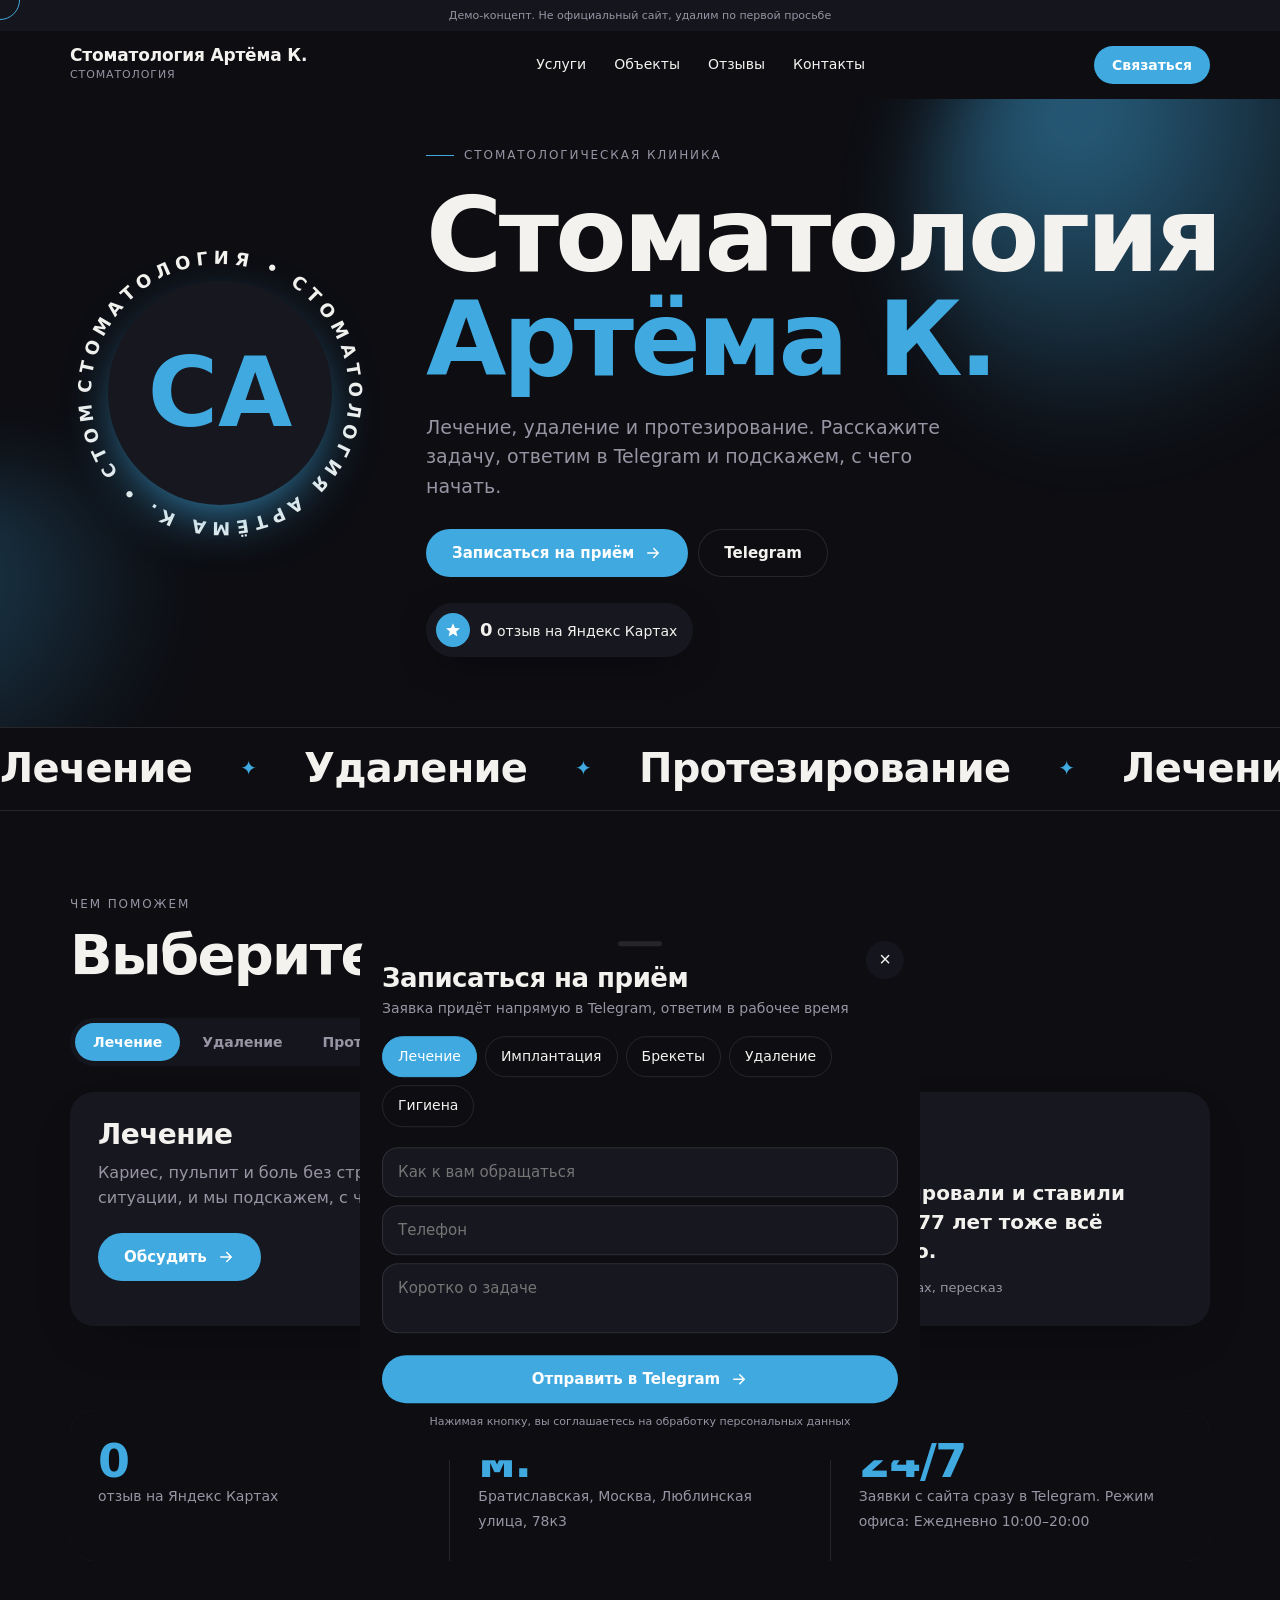
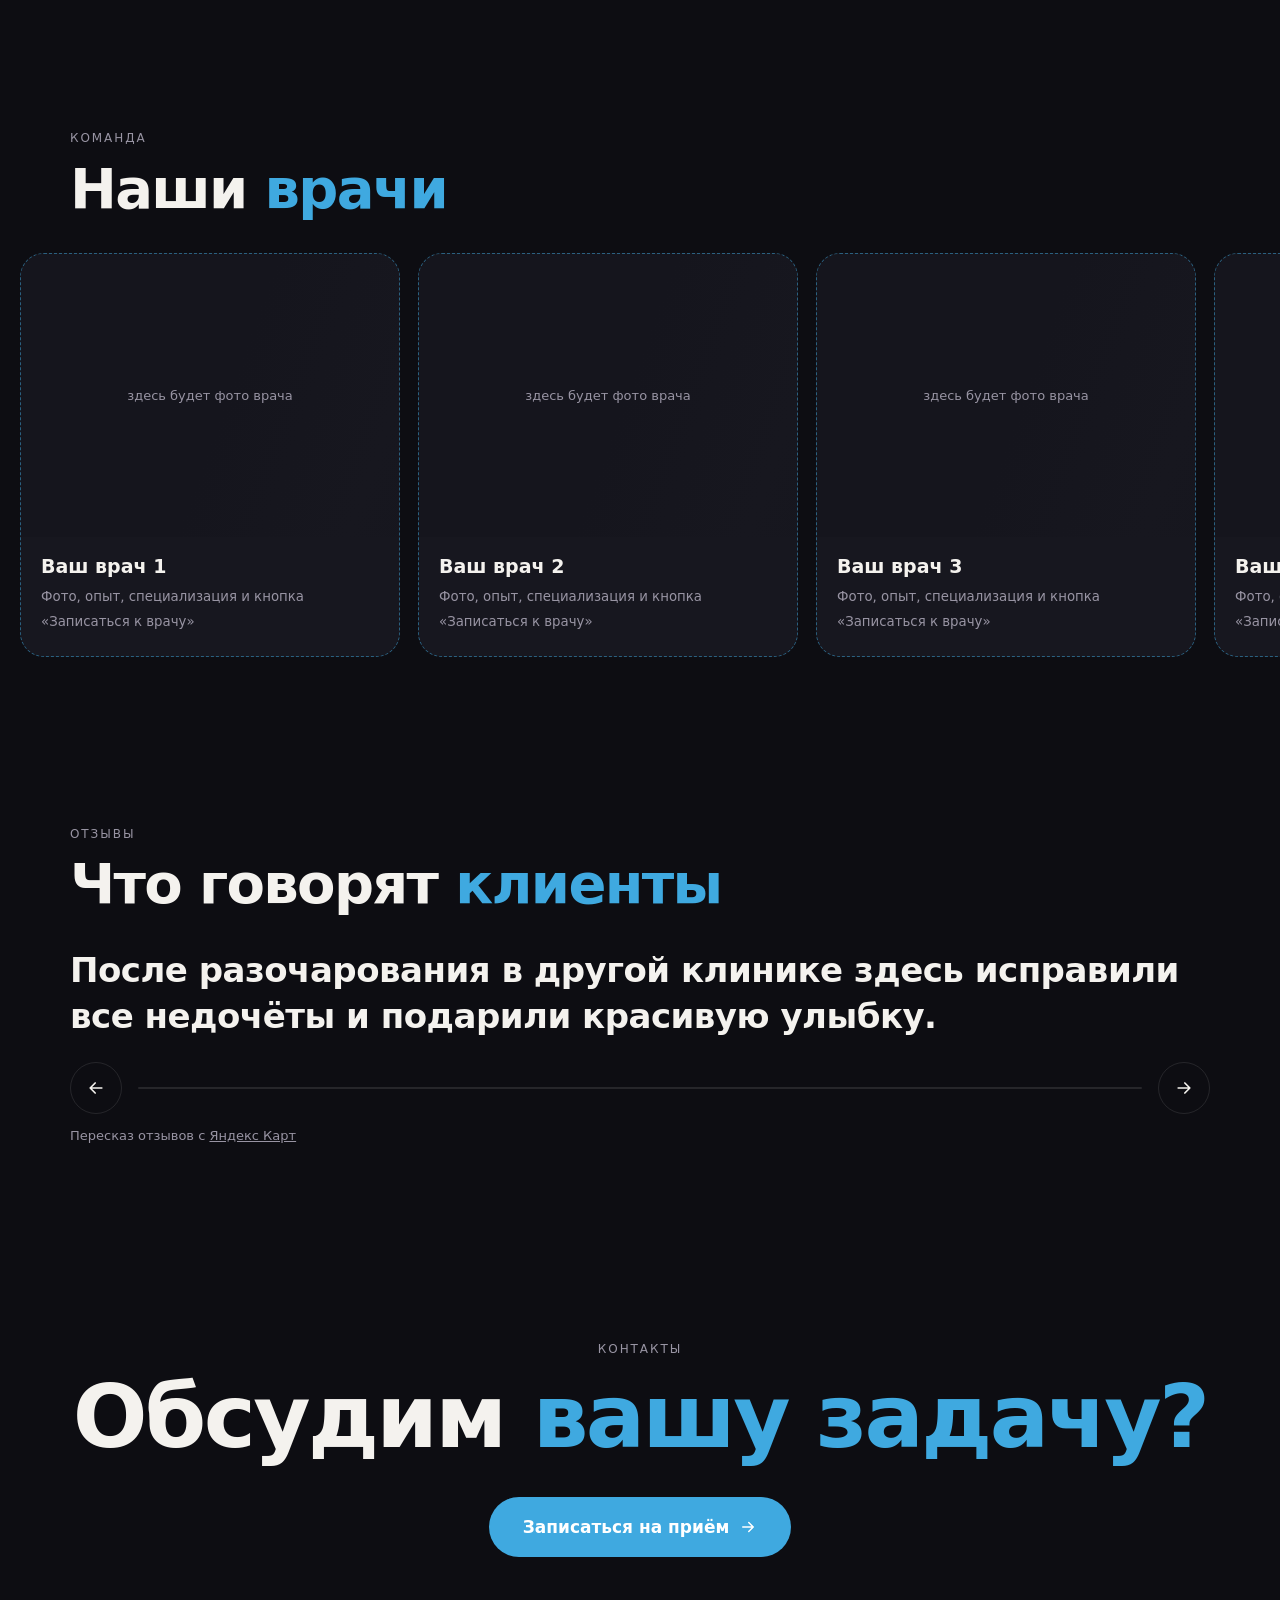
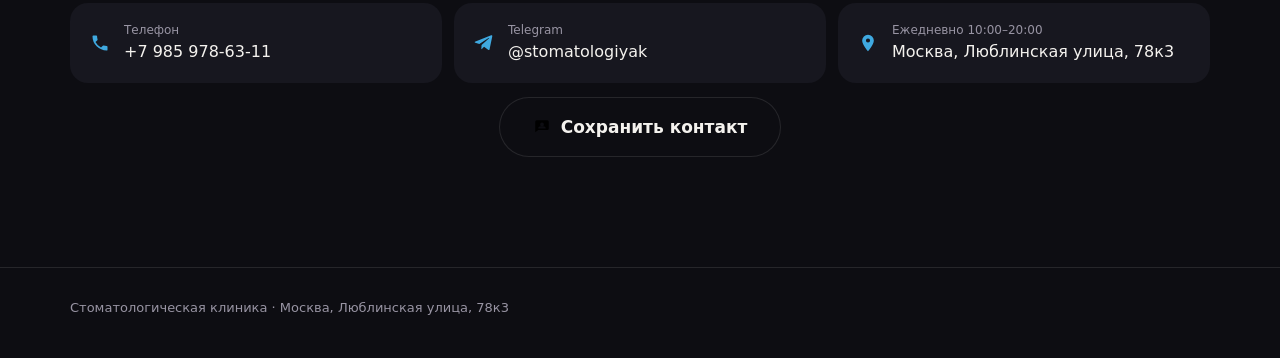
==== artem-k/index.html @ 90735662 "dental demos" ====
<!doctype html>
<html lang="ru"><head>
<meta charset="utf-8"><meta name="viewport" content="width=device-width,initial-scale=1,viewport-fit=cover">
<meta name="robots" content="noindex,nofollow"><meta name="theme-color" content="#0a0c10">
<title>Стоматология Артёма К. · стоматология</title>
<link rel="preload" href="../assets/gsap.min.js" as="script"><link rel="stylesheet" href="../assets/fonts.css">

<style>
:root{--bg:#0d0d12;--bg2:#15151d;--ink:#f4f2ee;--mut:#9894a3;--line:rgba(255,255,255,.1);--card:#17171f;--on:#fff;--shade:rgba(0,0,0,.4);--acc:#3fa9e0;--serif:Manrope,"Segoe UI",system-ui,sans-serif;--sans:Manrope,"Segoe UI",system-ui,sans-serif}
*{box-sizing:border-box;margin:0;padding:0;-webkit-tap-highlight-color:transparent}
html.lenis{height:auto}.lenis-smooth{scroll-behavior:auto}
body{background:var(--bg);color:var(--ink);font:16px/1.55 var(--sans);overflow-x:hidden}
a{color:inherit}
img{display:block;max-width:100%}
.wrap{max-width:1180px;margin:0 auto;padding:0 20px}
.demo{position:relative;z-index:60;text-align:center;font-size:11px;color:var(--mut);padding:7px 16px;background:var(--bg2)}
/* loader */
.loader{position:fixed;inset:0;z-index:100;background:var(--ink);color:var(--bg);display:grid;place-items:center}
.loader b{font:700 clamp(30px,7vw,64px)/1 var(--serif);letter-spacing:-.02em;overflow:hidden;display:block}
.loader b span{display:inline-block}
.loader i{position:absolute;left:0;bottom:0;height:3px;width:0;background:var(--acc)}
/* header */
.hd{position:sticky;top:0;z-index:50;transition:background .4s,backdrop-filter .4s,padding .4s}
.hd.sc{background:color-mix(in srgb,var(--bg) 82%,transparent);backdrop-filter:blur(14px);-webkit-backdrop-filter:blur(14px);border-bottom:1px solid var(--line)}
.hd .wrap{display:flex;align-items:center;justify-content:space-between;height:68px}
.brand{font:700 17px/1 var(--serif);letter-spacing:-.01em;text-decoration:none}
.brand small{display:block;font:500 11px/1.4 var(--sans);color:var(--mut);letter-spacing:.08em;text-transform:uppercase;margin-top:3px}
.nav{display:none;gap:28px;font-size:14px}
.nav a{text-decoration:none;position:relative;padding:4px 0}
.nav a:after{content:"";position:absolute;left:0;bottom:0;height:1px;width:100%;background:currentColor;transform:scaleX(0);transform-origin:right;transition:transform .5s cubic-bezier(.7,0,.2,1)}
.nav a:hover:after{transform:scaleX(1);transform-origin:left}
.btn{position:relative;display:inline-flex;align-items:center;gap:10px;border:0;cursor:pointer;text-decoration:none;font:600 15px var(--sans);border-radius:999px;padding:15px 26px;background:var(--acc);color:#fff;overflow:hidden;isolation:isolate;transition:transform .3s}
.btn svg{width:18px;height:18px;transition:transform .4s cubic-bezier(.7,0,.2,1)}
.btn:hover svg{transform:translateX(4px)}
.btn:before{content:"";position:absolute;inset:0;background:var(--ink);border-radius:inherit;transform:translateY(101%);transition:transform .5s cubic-bezier(.7,0,.2,1);z-index:-1}
.btn:hover:before{transform:none}
.btn:hover{color:var(--bg)}
.btn.ghost{background:transparent;color:var(--ink);box-shadow:inset 0 0 0 1px var(--line)}
.btn.sm{padding:11px 18px;font-size:14px}
/* hero shared */
.hero{position:relative;padding:28px 0 64px}
.eyebrow{display:inline-flex;gap:10px;align-items:center;font-size:12px;letter-spacing:.16em;text-transform:uppercase;color:var(--mut)}
.eyebrow:before{content:"";width:28px;height:1px;background:var(--acc)}
.h1{font:700 clamp(44px,10vw,104px)/1 var(--serif);letter-spacing:-.035em;margin:18px 0 22px}
.h1 em{font-style:normal;color:var(--acc)}
.lead{font-size:clamp(17px,2vw,19px);color:var(--mut);max-width:520px}
.cta{display:flex;gap:10px;flex-wrap:wrap;margin-top:28px}
.badge{display:inline-flex;align-items:center;gap:10px;margin-top:26px;padding:10px 16px 10px 10px;border-radius:999px;background:var(--card);box-shadow:0 10px 40px -12px var(--shade);font-size:14px}
.badge i{display:grid;place-items:center;width:34px;height:34px;border-radius:50%;background:var(--acc);color:#fff}
.badge i svg{width:16px;fill:currentColor}
.badge b{font-size:18px}
.photo{position:relative;overflow:hidden}
.photo img{width:100%;height:100%;object-fit:cover;transform:scale(1.15)}
/* A: editorial */
.A .hero .grid{display:grid;gap:34px}
.A .frame{aspect-ratio:4/5;max-height:62svh;width:100%;border-radius:999px 999px 28px 28px;box-shadow:0 30px 80px -30px var(--shade)}
.A .hero .grid > div:last-child{order:-1;max-width:420px;margin:0 auto;width:86%}
.A .hero .h1{font-size:clamp(42px,11vw,96px)}
.A .ring{position:absolute;right:-14px;bottom:6%;width:112px;height:112px;z-index:2;background:var(--bg);border-radius:50%}
.A .ring text{font:600 11px var(--sans);letter-spacing:.32em;fill:var(--ink);text-transform:uppercase}
/* B: dark */
.B .hero{padding:0;min-height:calc(100svh - 100px);display:flex;align-items:flex-end}
.B .bgph{position:absolute;inset:0}
.B .bgph img{width:100%;height:100%;object-fit:cover;object-position:50% 20%;transform:scale(1.2)}
.B .bgph{bottom:auto;height:72%}
.B .bgph:after{content:"";position:absolute;inset:0;background:linear-gradient(180deg,rgba(10,12,16,.1) 0%,rgba(10,12,16,.25) 40%,rgba(10,12,16,.85) 78%,var(--bg) 100%)}
.B .hero .lead{color:#c4c9d2}
.B .hero .wrap{position:relative;width:100%;padding-bottom:56px}
.B .h1{font-size:clamp(46px,12vw,118px)}
.B .lines{position:absolute;inset:0;pointer-events:none;background:repeating-linear-gradient(90deg,transparent 0 calc(25% - 1px),rgba(255,255,255,.05) calc(25% - 1px) 25%)}
/* C: brand */
.C .hero{overflow:hidden;padding:40px 0 70px}
.C .blob{position:absolute;width:520px;height:520px;border-radius:50%;background:radial-gradient(circle at 30% 30%,var(--acc),transparent 65%);filter:blur(40px);opacity:.55;top:-140px;right:-160px}
.C .blob.b2{width:380px;height:380px;left:-180px;top:auto;bottom:-120px;opacity:.3}
.C .mono{position:relative;width:200px;height:200px;margin:0 0 10px}
.C .mono .core{position:absolute;inset:26px;border-radius:50%;background:var(--card);display:grid;place-items:center;font:600 64px/1 var(--serif);color:var(--acc);overflow:hidden;box-shadow:0 20px 60px -20px var(--acc)}
.C .mono .core img{width:100%;height:100%;object-fit:contain;background:#fff;padding:10%}
.C .mono svg{position:absolute;inset:0}
.C .mono text{font:600 12px var(--sans);letter-spacing:.3em;fill:var(--ink);text-transform:uppercase}
/* marquee */
.mq{border-block:1px solid var(--line);overflow:hidden;padding:20px 0;white-space:nowrap}
.mq .tr{display:inline-flex;gap:48px;font:700 clamp(24px,3.4vw,40px)/1 var(--serif);letter-spacing:-.02em;padding-right:48px}
.mq .tr span{display:inline-flex;align-items:center;gap:48px}
.mq .tr span:after{content:"✦";font-size:.5em;color:var(--acc)}
/* sections */
.sec{padding:84px 0}
.sh{display:flex;justify-content:space-between;align-items:end;gap:20px;margin-bottom:34px}
.h2{font:700 clamp(32px,5vw,56px)/1.05 var(--serif);letter-spacing:-.03em}
.h2 em{font-style:normal;color:var(--acc)}
.kicker{font-size:12px;letter-spacing:.16em;text-transform:uppercase;color:var(--mut);margin-bottom:12px}
/* tabs */
.tabs{position:relative;display:flex;gap:4px;padding:5px;border-radius:999px;background:var(--bg2);overflow-x:auto;scrollbar-width:none;max-width:100%;width:max-content}
.tabs::-webkit-scrollbar{display:none}
.tabs button{position:relative;z-index:1;border:0;background:none;color:var(--mut);font:600 14px var(--sans);padding:11px 18px;border-radius:999px;cursor:pointer;white-space:nowrap;transition:color .4s}
.tabs button.on{color:#fff}
.tabs .ind{position:absolute;top:5px;bottom:5px;left:0;border-radius:999px;background:var(--acc);transition:transform .55s cubic-bezier(.7,0,.2,1),width .55s cubic-bezier(.7,0,.2,1)}
.panels{position:relative;margin-top:26px}
.panel{display:none;grid-template-columns:1fr;gap:18px}
.panel.on{display:grid}
.pcard{background:var(--card);border-radius:24px;padding:28px;box-shadow:0 20px 60px -30px var(--shade)}
.pcard h3{font:700 28px/1.1 var(--serif);letter-spacing:-.02em;margin-bottom:10px}
.pcard p{color:var(--mut)}
.pcard .btn{margin-top:22px}
.quote{font:600 20px/1.45 var(--serif)}
.quote:before{content:"“";display:block;font-size:64px;line-height:.6;color:var(--acc);margin:10px 0}
.src{font-size:13px;color:var(--mut);margin-top:12px}
/* stats */
.stats{display:grid;grid-template-columns:repeat(auto-fit,minmax(220px,1fr));gap:1px;background:var(--line);border-radius:24px;overflow:hidden}
.stat{background:var(--bg);padding:28px}
.stat b{display:block;font:700 46px/1 var(--serif);letter-spacing:-.03em;color:var(--acc)}
.stat span{color:var(--mut);font-size:14px}
/* catalog */
.hs{overflow:hidden}
.ht{display:flex;gap:18px;width:max-content;padding:0 20px}
.obj{width:min(78vw,380px);flex:none;border-radius:24px;overflow:hidden;background:var(--card);border:1px dashed color-mix(in srgb,var(--acc) 50%,transparent)}
.obj .ph{aspect-ratio:4/3;display:grid;place-items:center;color:var(--mut);font-size:13px;background:linear-gradient(110deg,var(--bg2) 30%,var(--card) 50%,var(--bg2) 70%);background-size:200% 100%;animation:sk 2s linear infinite}
@keyframes sk{to{background-position:-200% 0}}
.obj div.t{padding:18px 20px 22px}
.obj b{font:700 19px/1.2 var(--serif);display:block;margin-bottom:6px}
.obj small{color:var(--mut)}
/* reviews */
.rv{position:relative;min-height:240px}
.rv .q{position:absolute;inset:0;font:600 clamp(21px,2.8vw,34px)/1.35 var(--serif);letter-spacing:-.015em;opacity:0;pointer-events:none}
.rv .q.on{opacity:1;pointer-events:auto}
.rv .q .w{display:inline-block;overflow:hidden;vertical-align:top}
.rv .q .w span{display:inline-block}
.rnav{display:flex;align-items:center;gap:16px;margin-top:22px}
.rnav button{width:52px;height:52px;border-radius:50%;border:1px solid var(--line);background:none;color:var(--ink);cursor:pointer;display:grid;place-items:center;transition:background .3s,color .3s}
.rnav button:hover{background:var(--acc);color:#fff;border-color:var(--acc)}
.rnav svg{width:20px}
.rnav .prev svg{transform:rotate(180deg)}
.bar{flex:1;height:2px;background:var(--line);border-radius:2px;overflow:hidden}
.bar i{display:block;height:100%;width:0;background:var(--acc)}
/* contact */
.contact{text-align:center;padding:110px 0}
.contact .h2{font-size:clamp(38px,8vw,88px)}
.contact .btn{margin-top:34px;font-size:17px;padding:20px 34px}
.info{display:grid;gap:12px;margin-top:46px;text-align:left}
.info a,.info div{display:flex;gap:14px;align-items:center;padding:18px 20px;border-radius:18px;background:var(--card);text-decoration:none;transition:transform .3s}
.info a:hover{transform:translateY(-3px)}
.info svg{width:20px;height:20px;fill:var(--acc);flex:none}
.info small{display:block;color:var(--mut);font-size:12px}
.foot{padding:30px 0 120px;border-top:1px solid var(--line);color:var(--mut);font-size:13px}
/* dock */
.dock{position:fixed;left:12px;right:12px;bottom:12px;z-index:40;display:grid;grid-template-columns:1fr 1fr 1.4fr;gap:8px;padding:8px;border-radius:22px;background:color-mix(in srgb,var(--bg) 80%,transparent);backdrop-filter:blur(16px);-webkit-backdrop-filter:blur(16px);box-shadow:0 20px 50px -20px rgba(0,0,0,.5);border:1px solid var(--line);transform:translateY(140%)}
.dock a,.dock button{display:flex;align-items:center;justify-content:center;gap:8px;border-radius:15px;padding:13px 8px;font:600 14px var(--sans);text-decoration:none;border:0;cursor:pointer;background:var(--bg2);color:var(--ink)}
.dock svg{width:18px;height:18px;fill:currentColor}
.dock .main{background:var(--acc);color:#fff}
/* sheet */
.sheet{position:fixed;inset:0;z-index:80;pointer-events:none}
.sheet .bd{position:absolute;inset:0;background:rgba(0,0,0,.5);opacity:0}
.sheet .pn{position:absolute;left:0;right:0;bottom:0;max-width:560px;margin:0 auto;background:var(--bg);border-radius:28px 28px 0 0;padding:14px 22px 30px;transform:translateY(105%)}
.sheet.on{pointer-events:auto}
.sheet .grab{width:44px;height:5px;border-radius:5px;background:var(--line);margin:0 auto 18px}
.sheet h3{font:700 26px/1.1 var(--serif);letter-spacing:-.02em;margin-bottom:6px}
.sheet p{color:var(--mut);font-size:14px;margin-bottom:16px}
.chips{display:flex;flex-wrap:wrap;gap:8px;margin-bottom:12px}
.chips label{cursor:pointer}.chips input{display:none}
.chips span{display:inline-block;border:1px solid var(--line);border-radius:999px;padding:9px 15px;font-size:14px;transition:all .3s}
.chips input:checked+span{background:var(--acc);color:#fff;border-color:var(--acc)}
.sheet input[name],.sheet textarea{width:100%;margin-top:8px;border:1px solid var(--line);background:var(--card);color:var(--ink);border-radius:16px;padding:15px;font:15px var(--sans);outline:none;transition:border .3s}
.sheet input[name]:focus,.sheet textarea:focus{border-color:var(--acc)}
.sheet textarea{min-height:70px;resize:none}
.sheet .btn{width:100%;justify-content:center;margin-top:14px}
.sheet .x{position:absolute;right:16px;top:14px;width:38px;height:38px;border-radius:50%;border:0;background:var(--bg2);color:var(--ink);font-size:20px;cursor:pointer}
.note{font-size:11px;color:var(--mut);margin-top:10px;text-align:center}
.toast{position:fixed;left:50%;top:20px;z-index:90;transform:translate(-50%,-150%);background:var(--ink);color:var(--bg);padding:12px 20px;border-radius:14px;font-size:14px;transition:transform .5s cubic-bezier(.7,0,.2,1)}
.toast.on{transform:translate(-50%,0)}
/* cursor */
.cur{position:fixed;left:0;top:0;z-index:99;pointer-events:none;width:40px;height:40px;margin:-20px 0 0 -20px;border-radius:50%;border:1px solid var(--acc);transition:width .3s,height .3s,margin .3s,background .3s;display:none}
.cur.big{width:80px;height:80px;margin:-40px 0 0 -40px;background:color-mix(in srgb,var(--acc) 15%,transparent)}
@media(hover:hover) and (pointer:fine){.cur{display:block}}
@media(min-width:900px){
 .nav{display:flex}
 .A .hero .grid{grid-template-columns:1.1fr .9fr;align-items:center;gap:64px}
 .A .hero .grid > div:last-child{order:0;width:100%}
 .B .bgph{left:38%;height:100%}
 .B .bgph:after{background:linear-gradient(90deg,var(--bg) 0%,rgba(10,12,16,.6) 30%,rgba(10,12,16,.1) 60%),linear-gradient(180deg,transparent 60%,var(--bg))}
 .A .hero{padding:40px 0 90px}
 .panel{grid-template-columns:1.2fr 1fr}
 .info{grid-template-columns:repeat(3,1fr)}
 .dock{display:none}
 .foot{padding-bottom:40px}
 .C .hero .grid{display:grid;grid-template-columns:auto 1fr;gap:56px;align-items:center}
 .C .mono{width:300px;height:300px}.C .mono .core{inset:38px;font-size:96px}
}

.spin{animation:rot 18s linear infinite}@keyframes rot{to{transform:rotate(1turn)}}
</style></head><body class="C">
<div class="loader" id="ld"><b><span>Стоматология Артёма К.</span></b><i></i></div>
<div class="demo">Демо-концепт. Не официальный сайт, удалим по первой просьбе</div>
<header class="hd" id="hd"><div class="wrap"><a class="brand" href="#top">Стоматология Артёма К.<small>стоматология</small></a>
<nav class="nav"><a href="#help">Услуги</a><a href="#cat">Объекты</a><a href="#rev">Отзывы</a><a href="#con">Контакты</a></nav>
<button class="btn sm" data-open>Связаться</button></div></header>
<main id="top">
<section class="hero"><div class="blob"></div><div class="blob b2"></div><div class="wrap grid" style="position:relative">
<div class="mono" data-reveal><svg viewBox="0 0 200 200" class="spin"><defs><path id="c" d="M100,100 m-86,0 a86,86 0 1,1 172,0 a86,86 0 1,1 -172,0"/></defs><text><textPath href="#c">стоматология • Стоматология Артёма К. • стоматология • </textPath></text></svg><div class="core">СА</div></div>
<div><div class="eyebrow" data-fade>Стоматологическая клиника</div><h1 class="h1" data-split>Стоматология<br><em>Артёма К.</em></h1><p class="lead" data-fade>Лечение, удаление и протезирование. Расскажите задачу, ответим в Telegram и подскажем, с чего начать.</p>
<div class="cta" data-fade><button class="btn" data-open>Записаться на приём <svg viewBox="0 0 24 24"><path d="M5 12h14m-6-6 6 6-6 6" fill="none" stroke="currentColor" stroke-width="2" stroke-linecap="round" stroke-linejoin="round"/></svg></button><a class="btn ghost" href="https://t.me/stomatologiyak">Telegram</a></div>
<div class="badge" data-fade><i><svg viewBox="0 0 24 24"><path d="M12 2l3 6.9 7.5.6-5.7 4.9 1.8 7.3L12 17.8 5.4 21.7l1.8-7.3L1.5 9.5 9 8.9z"/></svg></i><span><b data-count="91">0</b> отзыв на Яндекс Картах</span></div></div></div></section>
<div class="mq"><div class="tr" id="mq"><span>Лечение</span><span>Удаление</span><span>Протезирование</span><span>Лечение</span><span>Удаление</span><span>Протезирование</span><span>Без боли и страха</span><span>Лечение</span><span>Удаление</span><span>Протезирование</span><span>Лечение</span><span>Удаление</span><span>Протезирование</span><span>Без боли и страха</span></div></div>
<section class="sec" id="help"><div class="wrap">
<div class="sh"><div><div class="kicker" data-fade>Чем поможем</div><h2 class="h2" data-split>Выберите <em>задачу</em></h2></div></div>
<div class="tabs" id="tabs" data-fade><span class="ind"></span><button class="on" data-t="0">Лечение</button><button data-t="1">Удаление</button><button data-t="2">Протезирование</button></div>
<div class="panels"><div class="panel on" data-p="0">
<div class="pcard"><h3>Лечение</h3><p>Кариес, пульпит и боль без страха. Напишите пару слов о ситуации, и мы подскажем, с чего начать.</p><button class="btn" data-open="Лечение">Обсудить <svg viewBox="0 0 24 24"><path d="M5 12h14m-6-6 6 6-6 6" fill="none" stroke="currentColor" stroke-width="2" stroke-linecap="round" stroke-linejoin="round"/></svg></button></div>
<div class="pcard"><div class="quote">Лечили, протезировали и ставили виниры, и маме 77 лет тоже всё сделали отлично.</div><div class="src">Из отзывов на Яндекс Картах, пересказ</div></div></div><div class="panel" data-p="1">
<div class="pcard"><h3>Удаление</h3><p>Аккуратно и без боли. Напишите пару слов о ситуации, и мы подскажем, с чего начать.</p><button class="btn" data-open="Удаление">Обсудить <svg viewBox="0 0 24 24"><path d="M5 12h14m-6-6 6 6-6 6" fill="none" stroke="currentColor" stroke-width="2" stroke-linecap="round" stroke-linejoin="round"/></svg></button></div>
<div class="pcard"><div class="quote">Доктор Азим удалил два зуба, всё профессионально и без спешки.</div><div class="src">Из отзывов на Яндекс Картах, пересказ</div></div></div><div class="panel" data-p="2">
<div class="pcard"><h3>Протезирование</h3><p>Коронки, мосты, виниры. Напишите пару слов о ситуации, и мы подскажем, с чего начать.</p><button class="btn" data-open="Протезирование">Обсудить <svg viewBox="0 0 24 24"><path d="M5 12h14m-6-6 6 6-6 6" fill="none" stroke="currentColor" stroke-width="2" stroke-linecap="round" stroke-linejoin="round"/></svg></button></div>
<div class="pcard"><div class="quote">Лечили, протезировали и ставили виниры, и маме 77 лет тоже всё сделали отлично.</div><div class="src">Из отзывов на Яндекс Картах, пересказ</div></div></div></div>
</div></section>
<section class="sec" style="padding-top:0"><div class="wrap"><div class="stats" data-fade>
<div class="stat"><b data-count="91">0</b><span>отзыв на Яндекс Картах</span></div>
<div class="stat"><b>м.</b><span>Братиславская, Москва, Люблинская улица, 78к3</span></div>
<div class="stat"><b>24/7</b><span>Заявки с сайта сразу в Telegram. Режим офиса: Ежедневно 10:00–20:00</span></div>
</div></div></section>
<section class="sec" id="cat"><div class="wrap sh"><div><div class="kicker" data-fade>Команда</div><h2 class="h2" data-split>Наши <em>врачи</em></h2></div></div>
<div class="hs" id="hs"><div class="ht" id="ht"><div class="obj"><div class="ph">здесь будет фото врача</div><div class="t"><b>Ваш врач 1</b><small>Фото, опыт, специализация и кнопка «Записаться к врачу»</small></div></div><div class="obj"><div class="ph">здесь будет фото врача</div><div class="t"><b>Ваш врач 2</b><small>Фото, опыт, специализация и кнопка «Записаться к врачу»</small></div></div><div class="obj"><div class="ph">здесь будет фото врача</div><div class="t"><b>Ваш врач 3</b><small>Фото, опыт, специализация и кнопка «Записаться к врачу»</small></div></div><div class="obj"><div class="ph">здесь будет фото врача</div><div class="t"><b>Ваш врач 4</b><small>Фото, опыт, специализация и кнопка «Записаться к врачу»</small></div></div></div></div></section>
<section class="sec" id="rev"><div class="wrap">
<div class="kicker" data-fade>Отзывы</div><h2 class="h2" data-split style="margin-bottom:34px">Что говорят <em>клиенты</em></h2>
<div class="rv" id="rv"><div class="q on"><span class="w"><span>После</span></span> <span class="w"><span>разочарования</span></span> <span class="w"><span>в</span></span> <span class="w"><span>другой</span></span> <span class="w"><span>клинике</span></span> <span class="w"><span>здесь</span></span> <span class="w"><span>исправили</span></span> <span class="w"><span>все</span></span> <span class="w"><span>недочёты</span></span> <span class="w"><span>и</span></span> <span class="w"><span>подарили</span></span> <span class="w"><span>красивую</span></span> <span class="w"><span>улыбку.</span></span></div><div class="q"><span class="w"><span>Доктор</span></span> <span class="w"><span>Азим</span></span> <span class="w"><span>удалил</span></span> <span class="w"><span>два</span></span> <span class="w"><span>зуба,</span></span> <span class="w"><span>всё</span></span> <span class="w"><span>профессионально</span></span> <span class="w"><span>и</span></span> <span class="w"><span>без</span></span> <span class="w"><span>спешки.</span></span></div><div class="q"><span class="w"><span>Лечили,</span></span> <span class="w"><span>протезировали</span></span> <span class="w"><span>и</span></span> <span class="w"><span>ставили</span></span> <span class="w"><span>виниры,</span></span> <span class="w"><span>и</span></span> <span class="w"><span>маме</span></span> <span class="w"><span>77</span></span> <span class="w"><span>лет</span></span> <span class="w"><span>тоже</span></span> <span class="w"><span>всё</span></span> <span class="w"><span>сделали</span></span> <span class="w"><span>отлично.</span></span></div></div>
<div class="rnav"><button class="prev" aria-label="Назад"><svg viewBox="0 0 24 24"><path d="M5 12h14m-6-6 6 6-6 6" fill="none" stroke="currentColor" stroke-width="2" stroke-linecap="round" stroke-linejoin="round"/></svg></button><div class="bar"><i id="bar"></i></div><button class="next" aria-label="Дальше"><svg viewBox="0 0 24 24"><path d="M5 12h14m-6-6 6 6-6 6" fill="none" stroke="currentColor" stroke-width="2" stroke-linecap="round" stroke-linejoin="round"/></svg></button></div>
<div class="src">Пересказ отзывов с <a href="https://yandex.ru/maps/org/212565516708/reviews/" rel="nofollow">Яндекс Карт</a></div>
</div></section>
<section class="contact" id="con"><div class="wrap">
<div class="kicker" data-fade>Контакты</div><h2 class="h2" data-split>Обсудим <em>вашу задачу?</em></h2>
<button class="btn mag" data-open>Записаться на приём <svg viewBox="0 0 24 24"><path d="M5 12h14m-6-6 6 6-6 6" fill="none" stroke="currentColor" stroke-width="2" stroke-linecap="round" stroke-linejoin="round"/></svg></button>
<div class="info" data-fade>
<a href="tel:+79859786311"><svg viewBox="0 0 24 24"><path d="M6.6 10.8a15.1 15.1 0 0 0 6.6 6.6l2.2-2.2a1 1 0 0 1 1-.25 11.4 11.4 0 0 0 3.6.57 1 1 0 0 1 1 1V20a1 1 0 0 1-1 1A17 17 0 0 1 3 4a1 1 0 0 1 1-1h3.5a1 1 0 0 1 1 1c0 1.25.2 2.45.57 3.57a1 1 0 0 1-.25 1z"/></svg><span><small>Телефон</small>+7 985 978-63-11</span></a>
<a href="https://t.me/stomatologiyak"><svg viewBox="0 0 24 24"><path d="M21.9 4.3 18.7 19.4c-.24 1.07-.87 1.33-1.76.83l-4.87-3.59-2.35 2.26c-.26.26-.48.48-.98.48l.35-4.96 9.03-8.16c.39-.35-.09-.54-.61-.2L6.38 13.1l-4.8-1.5c-1.04-.33-1.06-1.04.22-1.54l18.76-7.23c.87-.32 1.63.2 1.34 1.47z"/></svg><span><small>Telegram</small>@stomatologiyak</span></a>
<a href="https://yandex.ru/maps/org/212565516708/"><svg viewBox="0 0 24 24"><path d="M12 2a7 7 0 0 0-7 7c0 5.25 7 13 7 13s7-7.75 7-13a7 7 0 0 0-7-7zm0 9.5A2.5 2.5 0 1 1 12 6.5a2.5 2.5 0 0 1 0 5z"/></svg><span><small>Ежедневно 10:00–20:00</small>Москва, Люблинская улица, 78к3</span></a>
</div>
<button class="btn ghost" id="save" style="margin-top:14px"><svg viewBox="0 0 24 24"><path d="M19 3H5a2 2 0 0 0-2 2v14l4-3h12a2 2 0 0 0 2-2V5a2 2 0 0 0-2-2zm-7 3a2.5 2.5 0 1 1 0 5 2.5 2.5 0 0 1 0-5zm5 8H7v-.7c0-1.7 3.3-2.6 5-2.6s5 .9 5 2.6z"/></svg> Сохранить контакт</button>
</div></section>
</main>
<footer class="foot"><div class="wrap">Стоматологическая клиника · Москва, Люблинская улица, 78к3</div></footer>
<div class="dock" id="dock"><a href="tel:+79859786311"><svg viewBox="0 0 24 24"><path d="M6.6 10.8a15.1 15.1 0 0 0 6.6 6.6l2.2-2.2a1 1 0 0 1 1-.25 11.4 11.4 0 0 0 3.6.57 1 1 0 0 1 1 1V20a1 1 0 0 1-1 1A17 17 0 0 1 3 4a1 1 0 0 1 1-1h3.5a1 1 0 0 1 1 1c0 1.25.2 2.45.57 3.57a1 1 0 0 1-.25 1z"/></svg>Звонок</a><a href="https://t.me/stomatologiyak"><svg viewBox="0 0 24 24"><path d="M21.9 4.3 18.7 19.4c-.24 1.07-.87 1.33-1.76.83l-4.87-3.59-2.35 2.26c-.26.26-.48.48-.98.48l.35-4.96 9.03-8.16c.39-.35-.09-.54-.61-.2L6.38 13.1l-4.8-1.5c-1.04-.33-1.06-1.04.22-1.54l18.76-7.23c.87-.32 1.63.2 1.34 1.47z"/></svg>Telegram</a><button class="main" data-open>Заявка</button></div>
<div class="sheet" id="sheet"><div class="bd"></div><div class="pn"><div class="grab"></div><button class="x" aria-label="Закрыть">×</button>
<h3>Записаться на приём</h3><p>Заявка придёт напрямую в Telegram, ответим в рабочее время</p>
<form id="f"><div class="chips"><label><input type="radio" name="t" value="Лечение" checked><span>Лечение</span></label><label><input type="radio" name="t" value="Имплантация"><span>Имплантация</span></label><label><input type="radio" name="t" value="Брекеты"><span>Брекеты</span></label><label><input type="radio" name="t" value="Удаление"><span>Удаление</span></label><label><input type="radio" name="t" value="Гигиена"><span>Гигиена</span></label></div>
<input name="n" placeholder="Как к вам обращаться" required><input name="p" placeholder="Телефон" inputmode="tel" required><textarea name="c" placeholder="Коротко о задаче"></textarea>
<button class="btn" type="submit">Отправить в Telegram <svg viewBox="0 0 24 24"><path d="M5 12h14m-6-6 6 6-6 6" fill="none" stroke="currentColor" stroke-width="2" stroke-linecap="round" stroke-linejoin="round"/></svg></button><div class="note">Нажимая кнопку, вы соглашаетесь на обработку персональных данных</div></form></div></div>
<div class="toast" id="toast">Контакт сохранён</div><div class="cur" id="cur"></div>
<script src="../assets/gsap.min.js"></script><script src="../assets/ScrollTrigger.min.js"></script><script src="../assets/lenis.min.js"></script>
<script>
(function(){
var TG="stomatologiyak",VC="BEGIN:VCARD\nVERSION:3.0\nFN:Стоматология Артёма К.\nORG:Стоматологическая клиника\nTEL;TYPE=CELL:+79859786311\nURL:https://t.me/stomatologiyak\nEND:VCARD",SLUG="artem-k";
var $=function(s,c){return (c||document).querySelector(s)},$$=function(s,c){return Array.prototype.slice.call((c||document).querySelectorAll(s))};
var G=window.gsap;
/* save contact */
$('#save').onclick=function(){var a=document.createElement('a');a.href=URL.createObjectURL(new Blob([VC],{type:'text/vcard'}));a.download=SLUG+'.vcf';a.click();var t=$('#toast');t.classList.add('on');setTimeout(function(){t.classList.remove('on')},2200)};
/* form */
$('#f').onsubmit=function(e){e.preventDefault();var d=new FormData(this);var s='Здравствуйте! Заявка с сайта.\nЗадача: '+d.get('t')+'\nИмя: '+d.get('n')+'\nТелефон: '+d.get('p')+(d.get('c')?'\nКомментарий: '+d.get('c'):'');location.href='https://t.me/'+TG+'?text='+encodeURIComponent(s)};
/* tabs */
var tabs=$('#tabs'),ind=$('.ind',tabs);
function moveInd(b){ind.style.width=b.offsetWidth+'px';ind.style.transform='translateX('+(b.offsetLeft)+'px)'}
$$('button',tabs).forEach(function(b){b.onclick=function(){if(b.classList.contains('on'))return;$$('button',tabs).forEach(function(x){x.classList.remove('on')});b.classList.add('on');moveInd(b);
 var cur=$('.panel.on'),nx=$('[data-p="'+b.dataset.t+'"]');
 if(G){G.to(cur.children,{y:-20,opacity:0,duration:.3,stagger:.05,ease:'power2.in',onComplete:function(){cur.classList.remove('on');nx.classList.add('on');G.fromTo(nx.children,{y:40,opacity:0},{y:0,opacity:1,duration:.7,stagger:.1,ease:'expo.out'})}})}
 else{cur.classList.remove('on');nx.classList.add('on')}}});
requestAnimationFrame(function(){moveInd($('button.on',tabs))});addEventListener('resize',function(){moveInd($('button.on',tabs))});
/* reviews */
var qs=$$('#rv .q'),qi=0,qt;
function showQ(n){var cur=qs[qi];qi=(n+qs.length)%qs.length;var nx=qs[qi];
 if(G){G.to($$('.w span',cur),{yPercent:-110,duration:.45,stagger:.012,ease:'power3.in',onComplete:function(){cur.classList.remove('on')}});nx.classList.add('on');G.fromTo($$('.w span',nx),{yPercent:110},{yPercent:0,duration:.8,stagger:.018,delay:.35,ease:'expo.out'})}
 else{cur.classList.remove('on');nx.classList.add('on')}
 runBar()}
function runBar(){var b=$('#bar');if(!b)return;clearTimeout(qt);if(G){G.fromTo(b,{width:'0%'},{width:'100%',duration:6,ease:'none'})}qt=setTimeout(function(){showQ(qi+1)},6000)}
if(qs.length>1){$('.rnav .next').onclick=function(){showQ(qi+1)};$('.rnav .prev').onclick=function(){showQ(qi-1)};
 var sx=0;$('#rv').addEventListener('touchstart',function(e){sx=e.touches[0].clientX},{passive:true});$('#rv').addEventListener('touchend',function(e){var dx=e.changedTouches[0].clientX-sx;if(Math.abs(dx)>40)showQ(qi+(dx<0?1:-1))})}
var hmax=0;qs.forEach(function(q){q.style.position='relative';hmax=Math.max(hmax,q.offsetHeight);q.style.position=''});$('#rv').style.minHeight=hmax+'px';
/* sheet */
var sh=$('#sheet');
function openSheet(task){if(task){$$('#f input[name=t]').forEach(function(r){r.checked=(r.value===task)||(task==='Ортодонтия'&&r.value==='Брекеты')})}
 sh.classList.add('on');if(G){G.to($('.bd',sh),{opacity:1,duration:.4});G.fromTo($('.pn',sh),{yPercent:105,y:0},{yPercent:0,y:0,duration:.8,ease:'expo.out'});G.fromTo($$('.pn > *',sh),{y:30,opacity:0},{y:0,opacity:1,duration:.6,stagger:.04,delay:.15,ease:'expo.out'})}else{$('.pn',sh).style.transform='none';$('.bd',sh).style.opacity=1}}
function closeSheet(){if(G){G.to($('.bd',sh),{opacity:0,duration:.3});G.to($('.pn',sh),{yPercent:105,y:0,duration:.5,ease:'expo.in',onComplete:function(){sh.classList.remove('on')}})}else sh.classList.remove('on')}
$$('[data-open]').forEach(function(b){b.addEventListener('click',function(e){e.preventDefault();openSheet(b.dataset.open)})});
$('.bd',sh).onclick=closeSheet;$('.x',sh).onclick=closeSheet;
/* save balance if gsap missing */
if(!G){$('#ld').remove();$('#dock').style.transform='none';return}
G.registerPlugin(ScrollTrigger);
/* smooth scroll */
var lenis=window.Lenis?new Lenis({lerp:.09,wheelMultiplier:1}):null;
if(lenis){lenis.on('scroll',ScrollTrigger.update);G.ticker.add(function(t){lenis.raf(t*1000)});G.ticker.lagSmoothing(0)}
$$('a[href^="#"]').forEach(function(a){a.addEventListener('click',function(e){var t=$(a.getAttribute('href'));if(!t)return;e.preventDefault();lenis?lenis.scrollTo(t,{offset:-70,duration:1.4}):t.scrollIntoView({behavior:'smooth'})})});
/* split helpers */
function splitLines(el){var html=el.innerHTML.split(/<br\s*\/?>/i);el.innerHTML=html.map(function(h){return '<span style="display:block;overflow:hidden;padding-bottom:.06em"><span style="display:block">'+h+'</span></span>'}).join('');return $$(':scope > span > span',el)}
/* loader -> intro */
var ld=$('#ld'),word=$('b span',ld);
var tl=G.timeline();
tl.from(word,{yPercent:110,duration:.8,ease:'expo.out'})
 .to($('i',ld),{width:'100%',duration:.7,ease:'power2.inOut'},'-=.3')
 .to(word,{yPercent:-110,duration:.5,ease:'expo.in'})
 .to(ld,{yPercent:-100,duration:.9,ease:'expo.inOut'},'-=.2')
 .add(function(){ld.remove()});
var heroSplit=$('.hero [data-split]');var hl=splitLines(heroSplit);
tl.from(hl,{yPercent:110,duration:1.1,stagger:.12,ease:'expo.out'},'-=.45');
var heroFades=$$('.hero [data-fade]');tl.from(heroFades,{y:30,opacity:0,duration:.9,stagger:.08,ease:'expo.out'},'-=.8');
var rv=$('.hero [data-reveal]');
if(rv){tl.fromTo(rv,{clipPath:'inset(100% 0% 0% 0%)'},{clipPath:'inset(0% 0% 0% 0%)',duration:1.4,ease:'expo.inOut'},'-=1.3');var ri=$('img',rv);if(ri)tl.to(ri,{scale:1.05,duration:1.8,ease:'expo.out'},'-=1.2')}
var ring=$('.ring');if(ring)tl.from(ring,{scale:0,rotate:-90,opacity:0,duration:1,ease:'back.out(1.6)'},'-=1');
/* counters */
$$('[data-count]').forEach(function(el){var n=+el.dataset.count,o={v:0};var run=function(){G.to(o,{v:n,duration:1.8,ease:'power2.out',onUpdate:function(){el.textContent=Math.round(o.v)}})};
 if(el.closest('.hero'))tl.add(run,'-=0.6');else ScrollTrigger.create({trigger:el,start:'top bottom-=40',once:true,onEnter:run})});
/* hero parallax */
var par=$('[data-par]');if(par)G.to(par,{yPercent:12,ease:'none',scrollTrigger:{trigger:'.hero',start:'top top',end:'bottom top',scrub:true}});
/* header */
ScrollTrigger.create({start:60,onUpdate:function(s){$('#hd').classList.toggle('sc',s.scroll()>60)}});
/* dock */
ScrollTrigger.create({trigger:'.hero',start:'bottom 80%',onEnter:function(){G.to('#dock',{y:0,duration:.8,ease:'expo.out'})},onLeaveBack:function(){G.to('#dock',{y:'140%',duration:.5,ease:'expo.in'})}});
/* section titles and fades */
$$('main section:not(.hero) [data-split]').forEach(function(el){var ls=splitLines(el);G.from(ls,{yPercent:110,duration:1.1,stagger:.1,ease:'expo.out',scrollTrigger:{trigger:el,start:'top 88%'}})});
$$('main section:not(.hero) [data-fade]').forEach(function(el){G.from(el,{y:40,opacity:0,duration:1,ease:'expo.out',scrollTrigger:{trigger:el,start:'top 90%'}})});
G.from('.panel.on .pcard',{y:60,opacity:0,duration:1.1,stagger:.12,ease:'expo.out',scrollTrigger:{trigger:'.panels',start:'top 85%'}});
G.from('.info a',{y:40,opacity:0,duration:.9,stagger:.08,ease:'expo.out',scrollTrigger:{trigger:'.info',start:'top 92%'}});
/* marquee: speed follows scroll */
var mq=$('#mq'),mx=0,vel=1;
G.ticker.add(function(){mx-=0.6*vel;var w=mq.scrollWidth/2;if(-mx>=w)mx+=w;if(mx>0)mx-=w;mq.style.transform='translateX('+mx+'px)';vel+= (1-vel)*.05});
if(lenis)lenis.on('scroll',function(e){vel=1+Math.min(Math.abs(e.velocity)*.25,8)*(e.direction<0?-1:1)});
/* catalog horizontal */
var ht=$('#ht');
var mm=G.matchMedia();
mm.add('(min-width:900px)',function(){G.to(ht,{x:function(){return -(ht.scrollWidth-innerWidth+40)},ease:'none',scrollTrigger:{trigger:'#hs',start:'center center',end:function(){return '+='+(ht.scrollWidth-innerWidth+200)},scrub:1,pin:'#cat',invalidateOnRefresh:true}})});
mm.add('(max-width:899px)',function(){$('#hs').style.overflowX='auto';$('#hs').style.scrollSnapType='x mandatory';$$('.obj').forEach(function(o){o.style.scrollSnapAlign='center'});G.from('.obj',{x:80,opacity:0,duration:1,stagger:.1,ease:'expo.out',scrollTrigger:{trigger:'#hs',start:'top 85%'}})});
/* review intro */
ScrollTrigger.create({trigger:'#rv',start:'top 85%',once:true,onEnter:function(){G.from($$('.q.on .w span'),{yPercent:110,duration:.9,stagger:.02,ease:'expo.out'});if(qs.length>1)runBar()}});
/* magnetic + cursor (desktop) */
if(matchMedia('(hover:hover) and (pointer:fine)').matches){
 var cur=$('#cur'),cx=G.quickTo(cur,'x',{duration:.35,ease:'power3'}),cy=G.quickTo(cur,'y',{duration:.35,ease:'power3'});
 addEventListener('mousemove',function(e){cx(e.clientX);cy(e.clientY)});
 $$('a,button').forEach(function(el){el.addEventListener('mouseenter',function(){cur.classList.add('big')});el.addEventListener('mouseleave',function(){cur.classList.remove('big')})});
 $$('.btn').forEach(function(b){b.addEventListener('mousemove',function(e){var r=b.getBoundingClientRect();G.to(b,{x:(e.clientX-r.left-r.width/2)*.25,y:(e.clientY-r.top-r.height/2)*.35,duration:.4,ease:'power3'})});b.addEventListener('mouseleave',function(){G.to(b,{x:0,y:0,duration:.7,ease:'elastic.out(1,.4)'})})});
}
/* press feedback (mobile) */
$$('.btn,.dock a,.dock button,.info a').forEach(function(b){b.addEventListener('pointerdown',function(){G.to(b,{scale:.95,duration:.15})});b.addEventListener('pointerup',function(){G.to(b,{scale:1,duration:.5,ease:'elastic.out(1,.5)'})});b.addEventListener('pointerleave',function(){G.to(b,{scale:1,duration:.3})})});
addEventListener('load',function(){ScrollTrigger.refresh()});
})();
</script>
</body></html>
---- assets/fonts.css ----
@font-face {
  font-family: 'Manrope';
  font-style: normal;
  font-weight: 400;
  font-display: swap;
  src: url(f6.woff2) format('woff2');
  unicode-range: U+0301, U+0400-045F, U+0490-0491, U+04B0-04B1, U+2116;
}
@font-face {
  font-family: 'Manrope';
  font-style: normal;
  font-weight: 400;
  font-display: swap;
  src: url(f7.woff2) format('woff2');
  unicode-range: U+0000-00FF, U+0131, U+0152-0153, U+02BB-02BC, U+02C6, U+02DA, U+02DC, U+0304, U+0308, U+0329, U+2000-206F, U+20AC, U+2122, U+2191, U+2193, U+2212, U+2215, U+FEFF, U+FFFD;
}
@font-face {
  font-family: 'Manrope';
  font-style: normal;
  font-weight: 600;
  font-display: swap;
  src: url(f8.woff2) format('woff2');
  unicode-range: U+0301, U+0400-045F, U+0490-0491, U+04B0-04B1, U+2116;
}
@font-face {
  font-family: 'Manrope';
  font-style: normal;
  font-weight: 600;
  font-display: swap;
  src: url(f9.woff2) format('woff2');
  unicode-range: U+0000-00FF, U+0131, U+0152-0153, U+02BB-02BC, U+02C6, U+02DA, U+02DC, U+0304, U+0308, U+0329, U+2000-206F, U+20AC, U+2122, U+2191, U+2193, U+2212, U+2215, U+FEFF, U+FFFD;
}
@font-face {
  font-family: 'Manrope';
  font-style: normal;
  font-weight: 700;
  font-display: swap;
  src: url(f10.woff2) format('woff2');
  unicode-range: U+0301, U+0400-045F, U+0490-0491, U+04B0-04B1, U+2116;
}
@font-face {
  font-family: 'Manrope';
  font-style: normal;
  font-weight: 700;
  font-display: swap;
  src: url(f11.woff2) format('woff2');
  unicode-range: U+0000-00FF, U+0131, U+0152-0153, U+02BB-02BC, U+02C6, U+02DA, U+02DC, U+0304, U+0308, U+0329, U+2000-206F, U+20AC, U+2122, U+2191, U+2193, U+2212, U+2215, U+FEFF, U+FFFD;
}
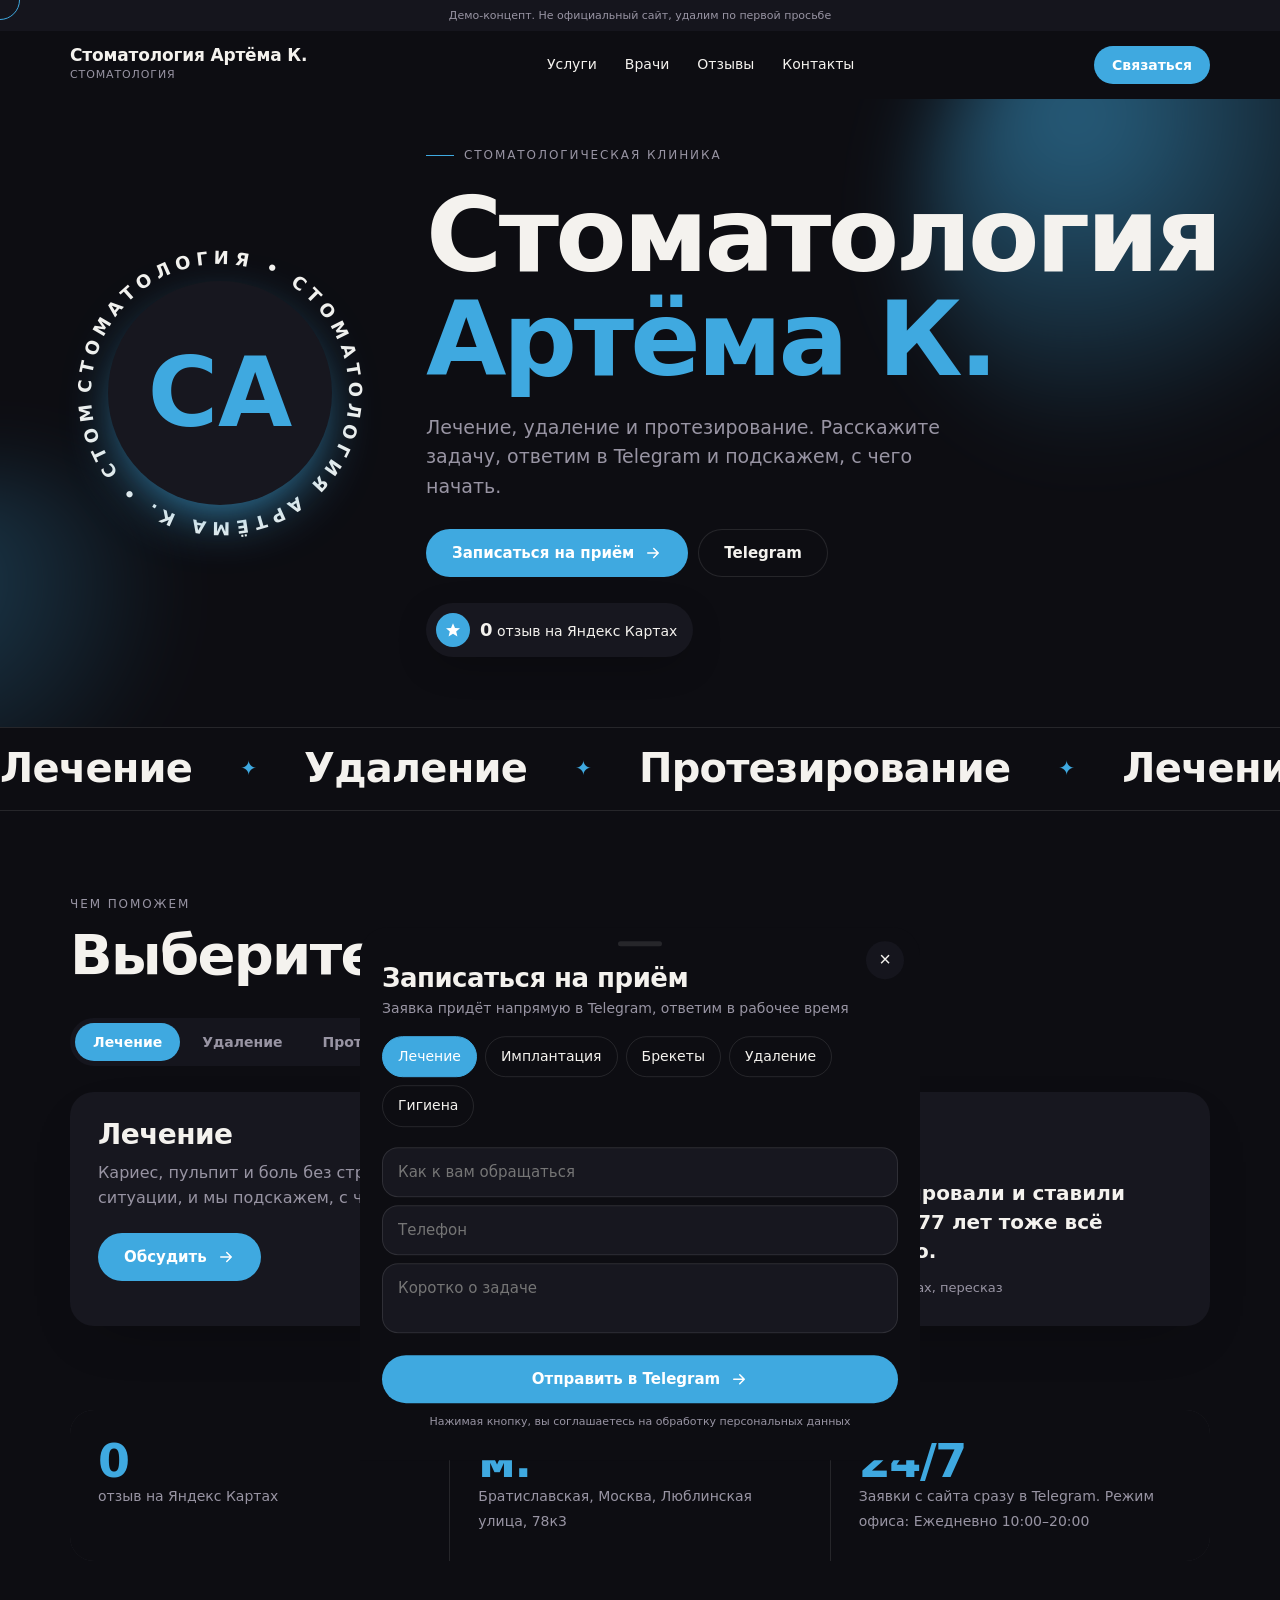
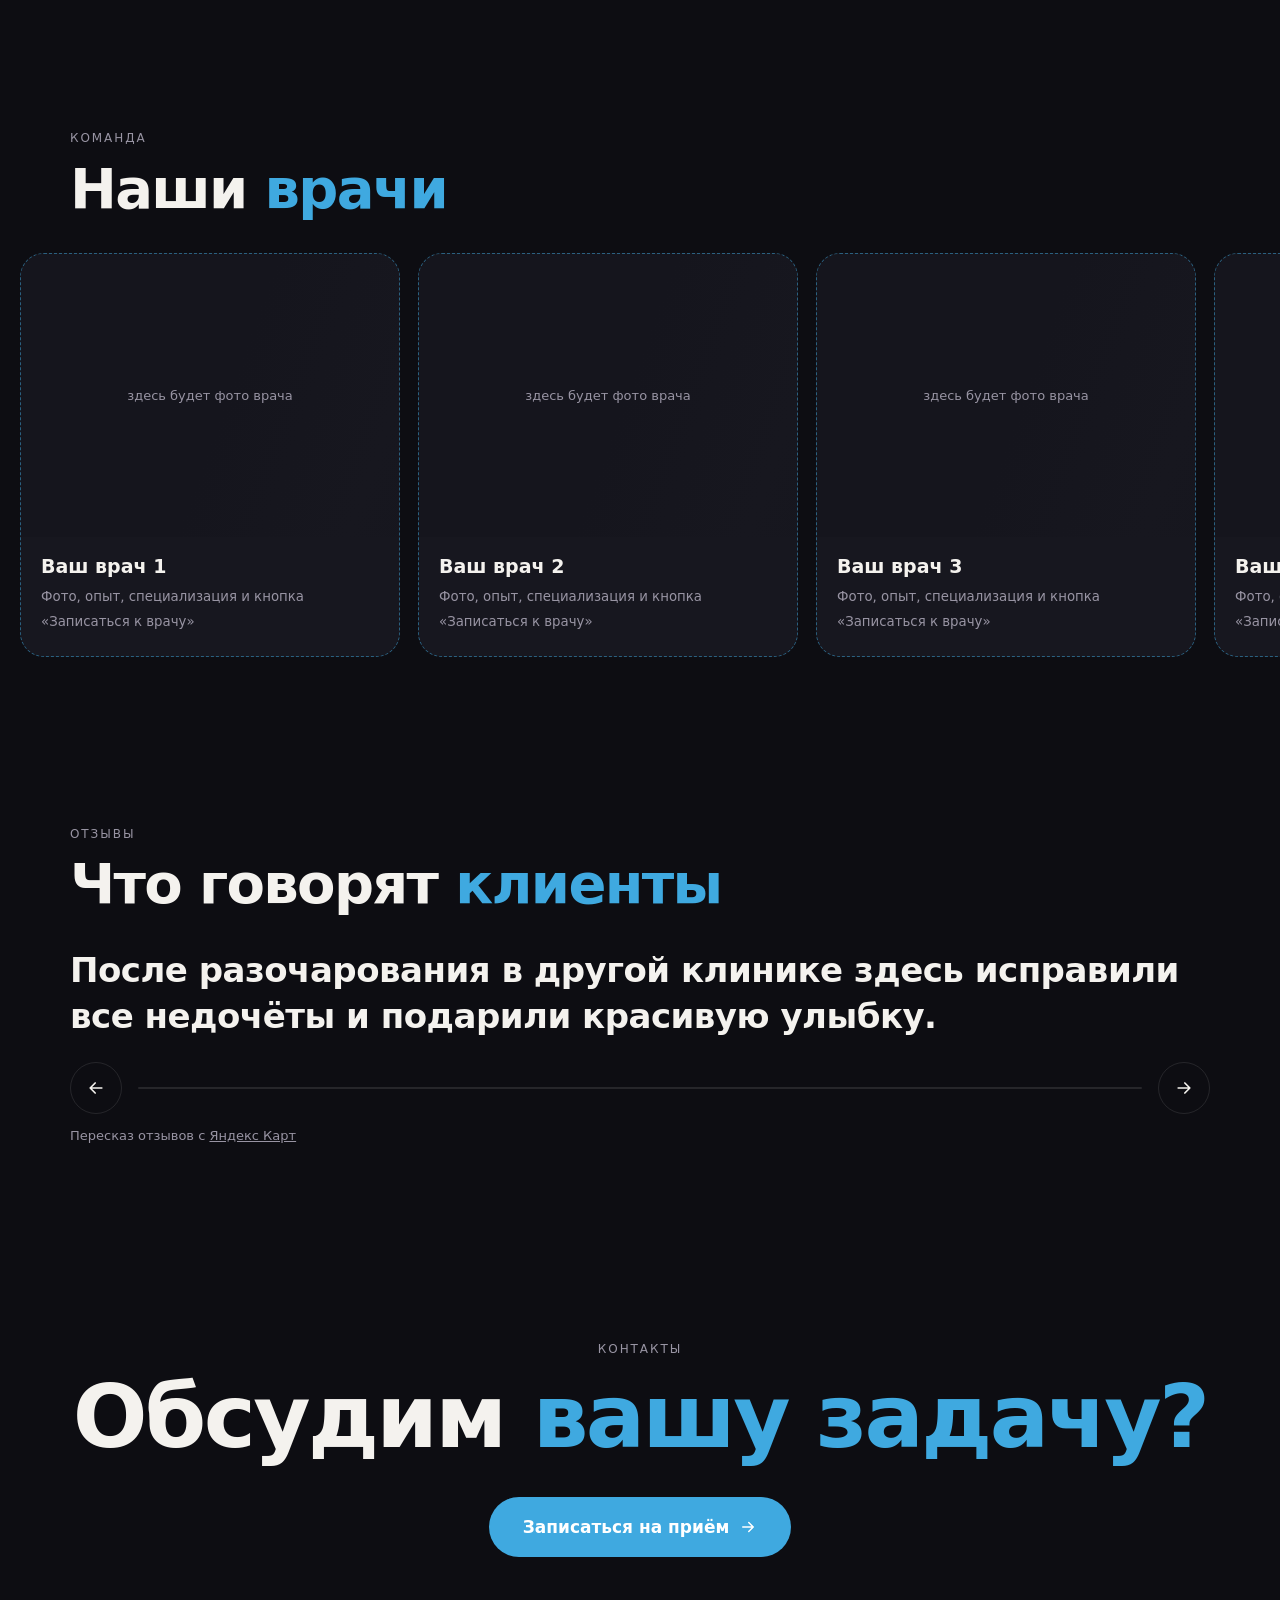
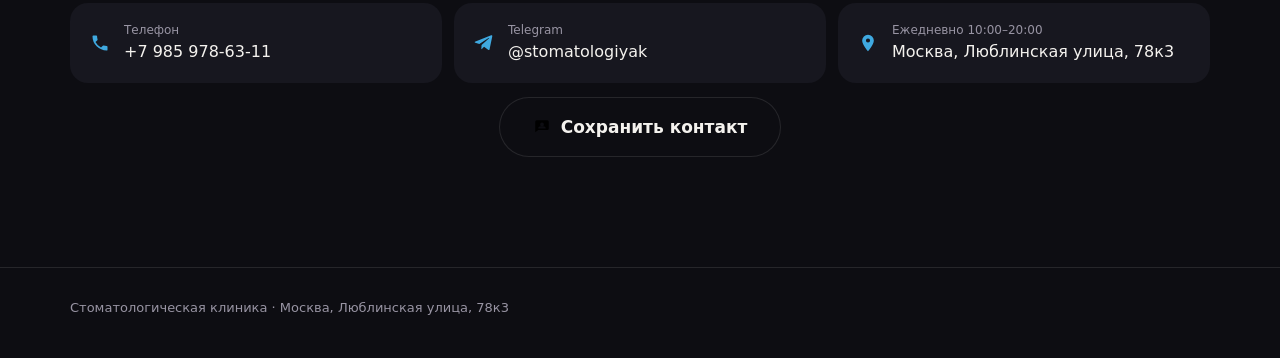
==== commit 1412f7b8: "nav label" ====
--- a/artem-k/index.html
+++ b/artem-k/index.html
@@ -190,7 +190,7 @@
 <div class="loader" id="ld"><b><span>Стоматология Артёма К.</span></b><i></i></div>
 <div class="demo">Демо-концепт. Не официальный сайт, удалим по первой просьбе</div>
 <header class="hd" id="hd"><div class="wrap"><a class="brand" href="#top">Стоматология Артёма К.<small>стоматология</small></a>
-<nav class="nav"><a href="#help">Услуги</a><a href="#cat">Объекты</a><a href="#rev">Отзывы</a><a href="#con">Контакты</a></nav>
+<nav class="nav"><a href="#help">Услуги</a><a href="#cat">Врачи</a><a href="#rev">Отзывы</a><a href="#con">Контакты</a></nav>
 <button class="btn sm" data-open>Связаться</button></div></header>
 <main id="top">
 <section class="hero"><div class="blob"></div><div class="blob b2"></div><div class="wrap grid" style="position:relative">
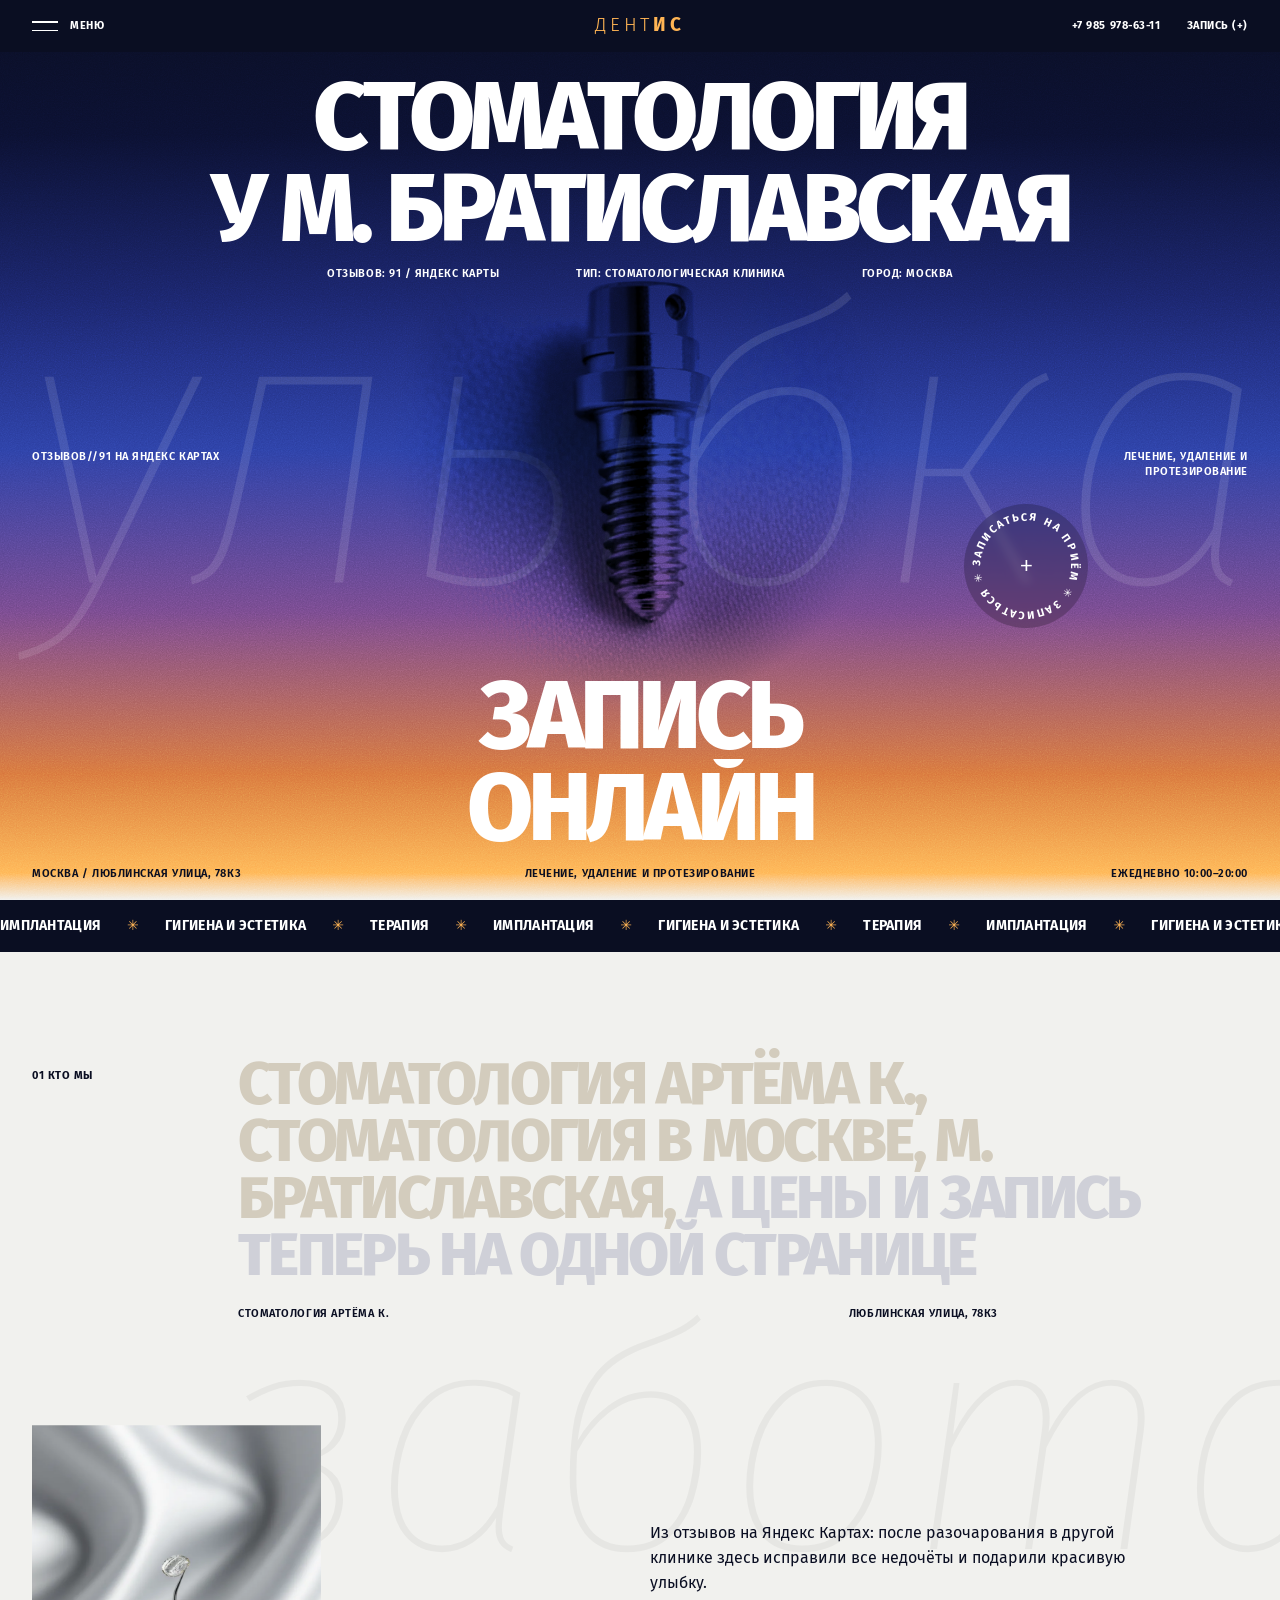
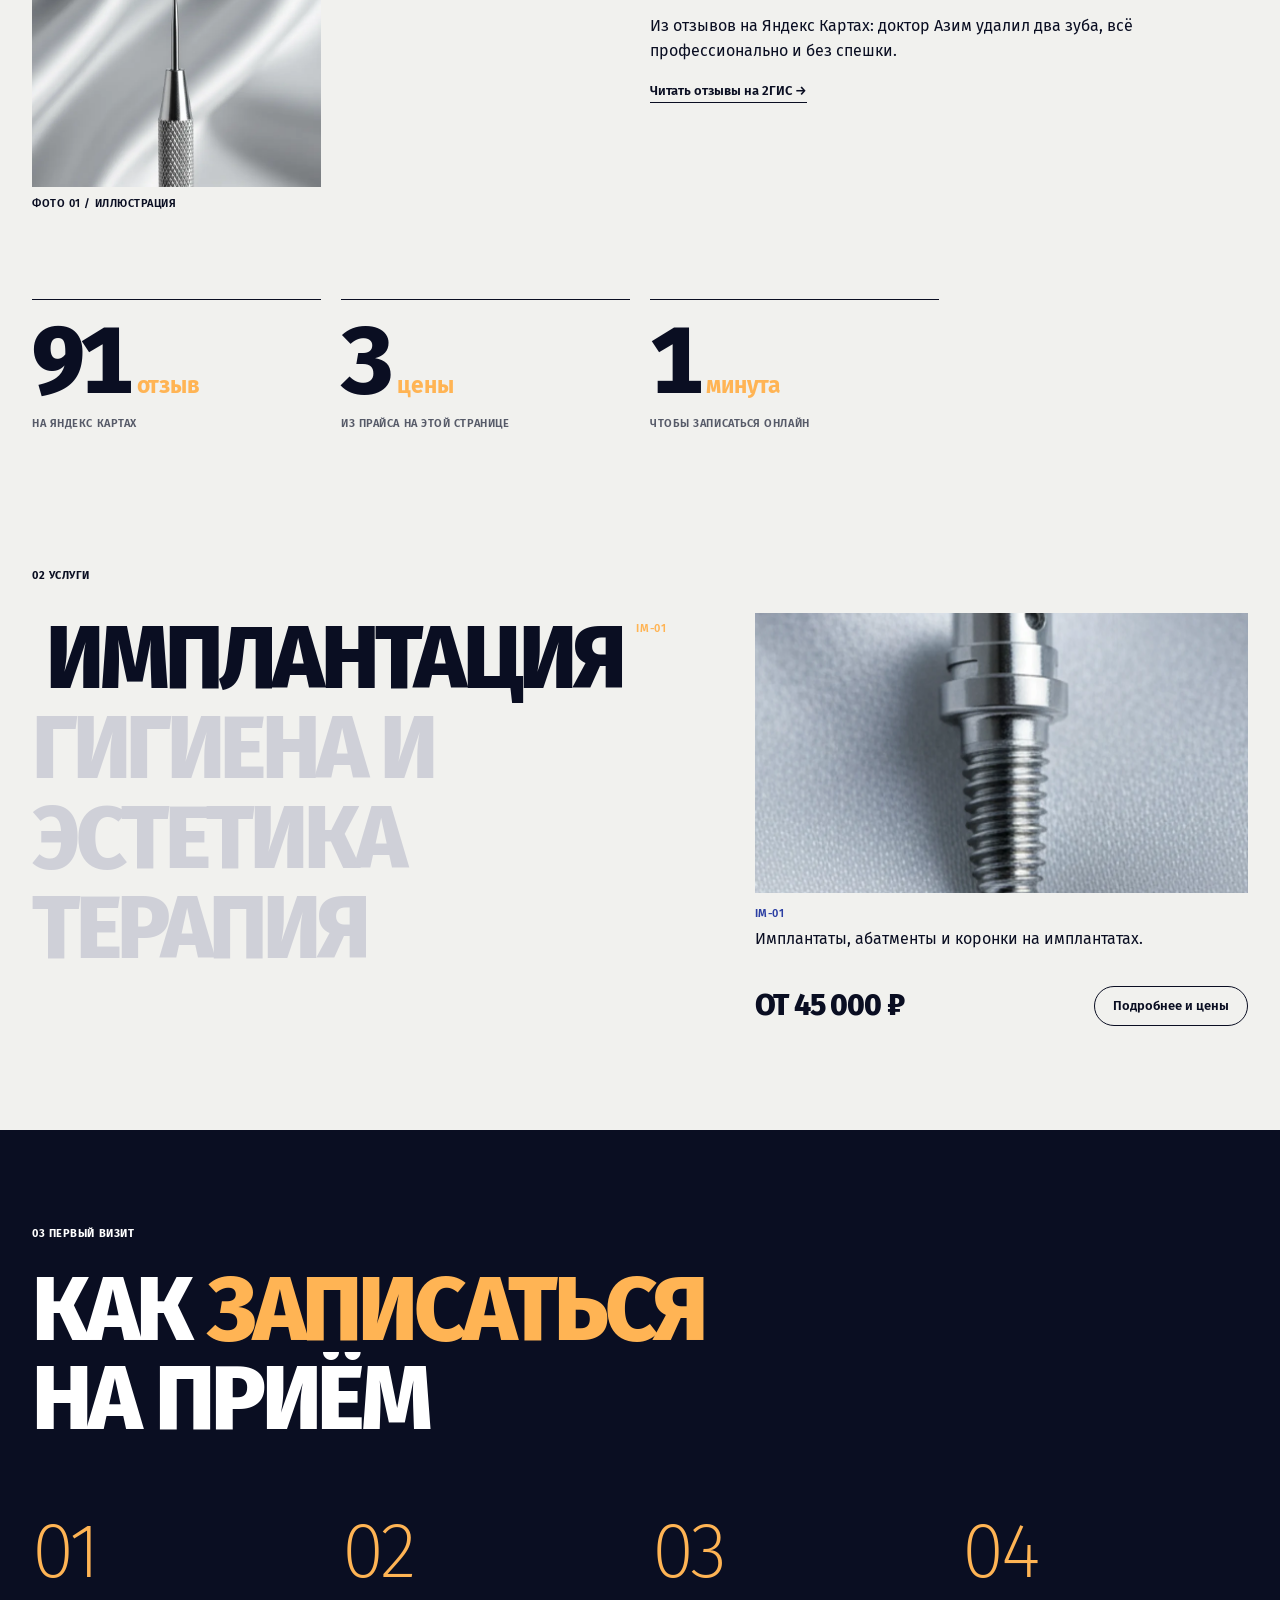
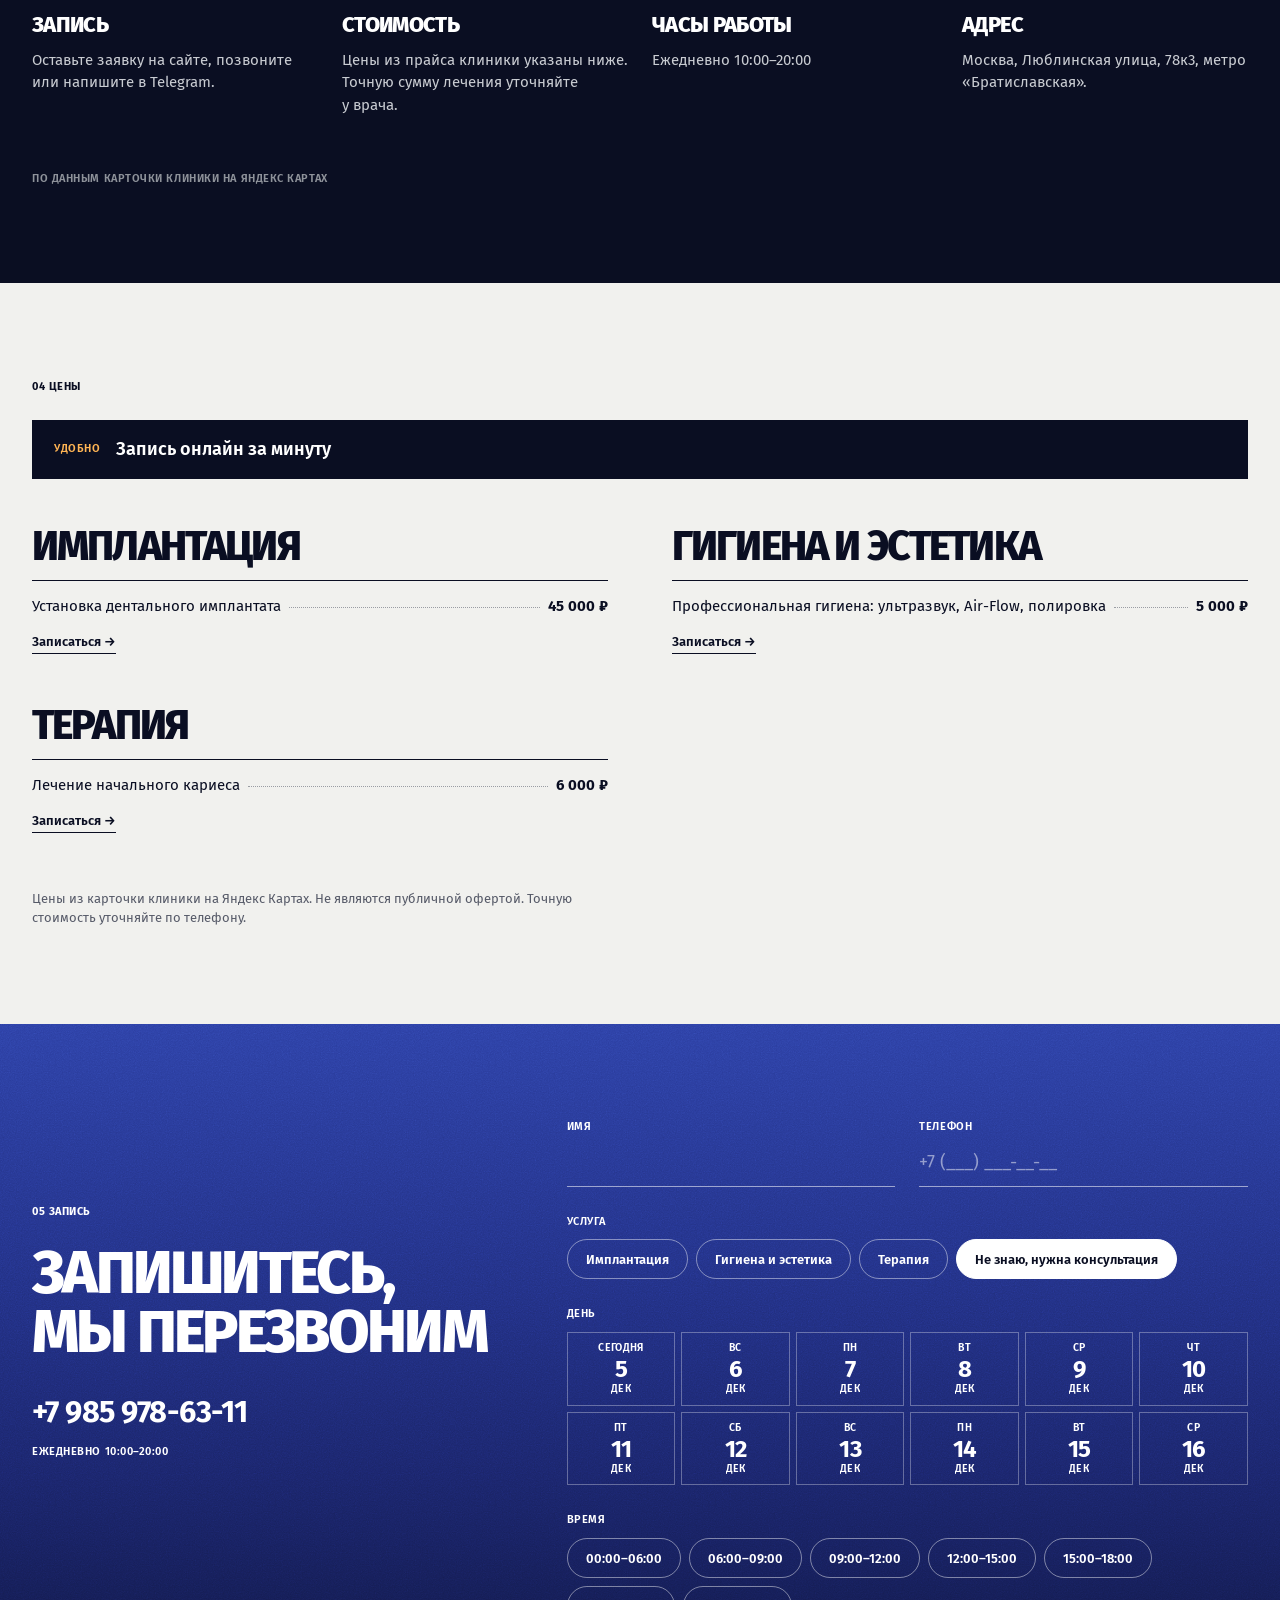
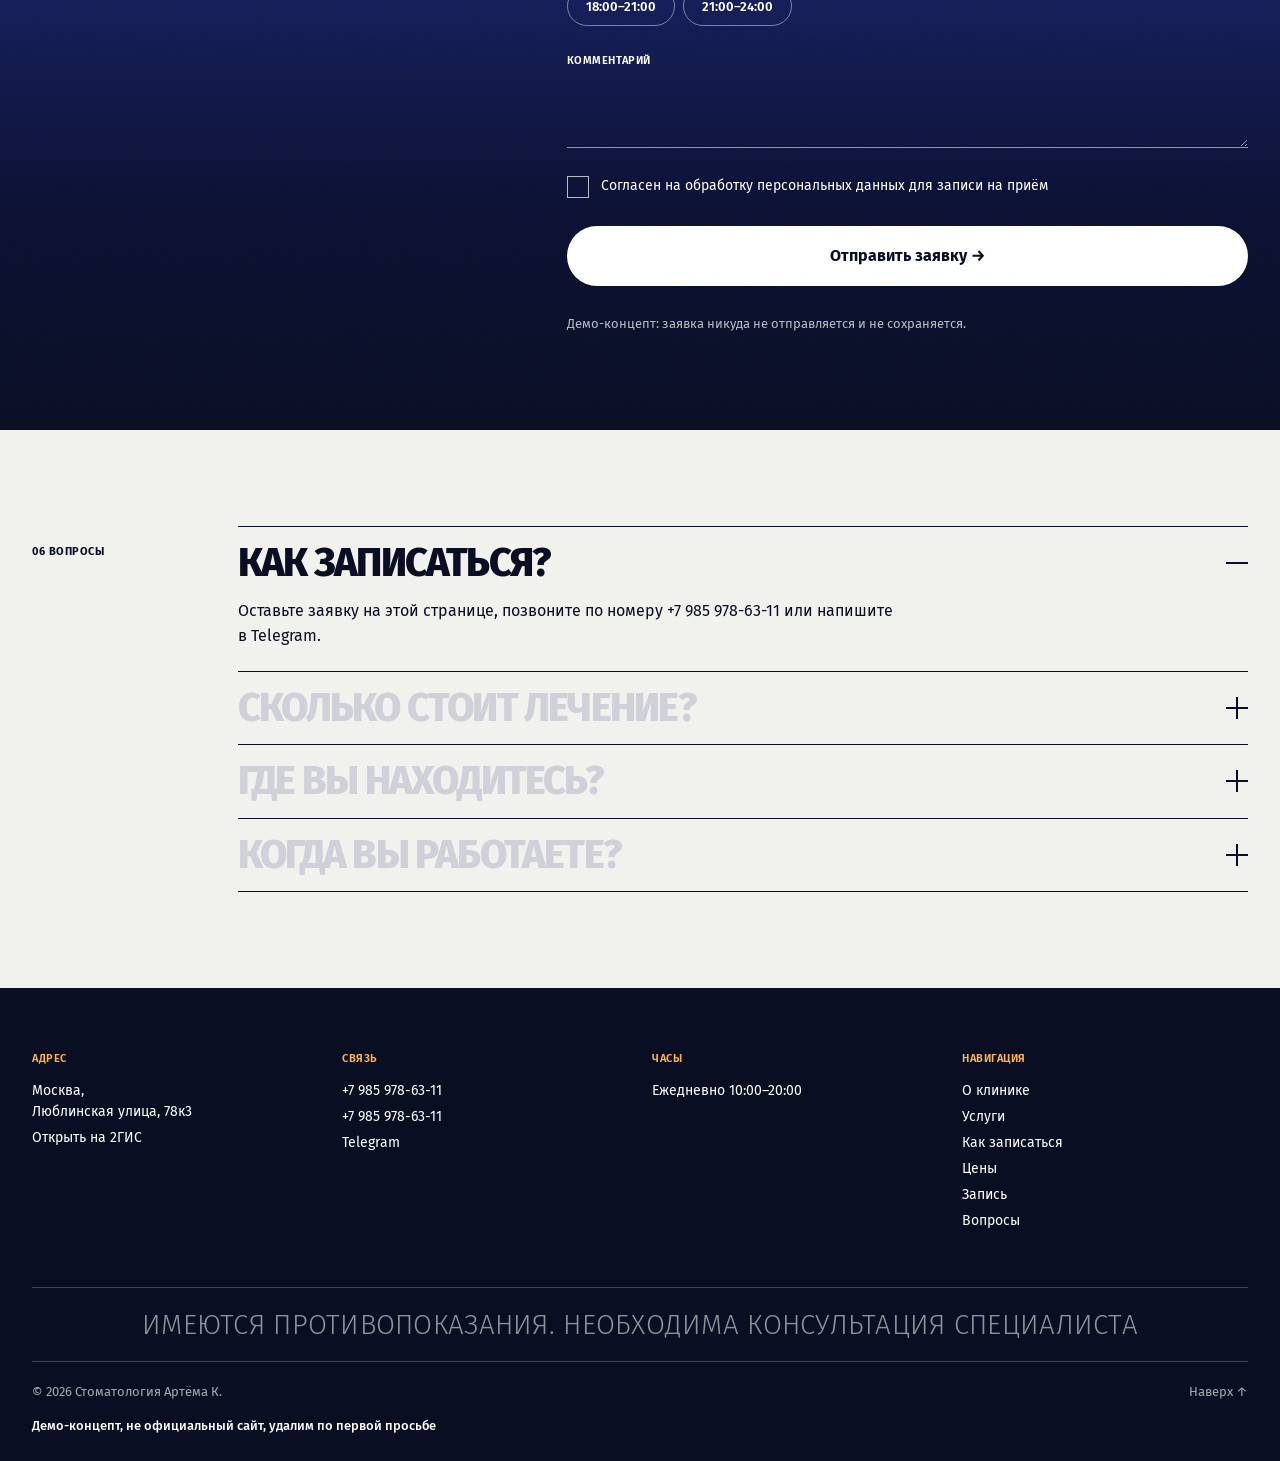
==== commit 2deecf8f: "clinic template demos (dentis template, Yandex prices)" ====
--- a/artem-k/index.html
+++ b/artem-k/index.html
@@ -1,340 +1,21 @@
 <!doctype html>
-<html lang="ru"><head>
-<meta charset="utf-8"><meta name="viewport" content="width=device-width,initial-scale=1,viewport-fit=cover">
-<meta name="robots" content="noindex,nofollow"><meta name="theme-color" content="#0a0c10">
-<title>Стоматология Артёма К. · стоматология</title>
-<link rel="preload" href="../assets/gsap.min.js" as="script"><link rel="stylesheet" href="../assets/fonts.css">
-
-<style>
-:root{--bg:#0d0d12;--bg2:#15151d;--ink:#f4f2ee;--mut:#9894a3;--line:rgba(255,255,255,.1);--card:#17171f;--on:#fff;--shade:rgba(0,0,0,.4);--acc:#3fa9e0;--serif:Manrope,"Segoe UI",system-ui,sans-serif;--sans:Manrope,"Segoe UI",system-ui,sans-serif}
-*{box-sizing:border-box;margin:0;padding:0;-webkit-tap-highlight-color:transparent}
-html.lenis{height:auto}.lenis-smooth{scroll-behavior:auto}
-body{background:var(--bg);color:var(--ink);font:16px/1.55 var(--sans);overflow-x:hidden}
-a{color:inherit}
-img{display:block;max-width:100%}
-.wrap{max-width:1180px;margin:0 auto;padding:0 20px}
-.demo{position:relative;z-index:60;text-align:center;font-size:11px;color:var(--mut);padding:7px 16px;background:var(--bg2)}
-/* loader */
-.loader{position:fixed;inset:0;z-index:100;background:var(--ink);color:var(--bg);display:grid;place-items:center}
-.loader b{font:700 clamp(30px,7vw,64px)/1 var(--serif);letter-spacing:-.02em;overflow:hidden;display:block}
-.loader b span{display:inline-block}
-.loader i{position:absolute;left:0;bottom:0;height:3px;width:0;background:var(--acc)}
-/* header */
-.hd{position:sticky;top:0;z-index:50;transition:background .4s,backdrop-filter .4s,padding .4s}
-.hd.sc{background:color-mix(in srgb,var(--bg) 82%,transparent);backdrop-filter:blur(14px);-webkit-backdrop-filter:blur(14px);border-bottom:1px solid var(--line)}
-.hd .wrap{display:flex;align-items:center;justify-content:space-between;height:68px}
-.brand{font:700 17px/1 var(--serif);letter-spacing:-.01em;text-decoration:none}
-.brand small{display:block;font:500 11px/1.4 var(--sans);color:var(--mut);letter-spacing:.08em;text-transform:uppercase;margin-top:3px}
-.nav{display:none;gap:28px;font-size:14px}
-.nav a{text-decoration:none;position:relative;padding:4px 0}
-.nav a:after{content:"";position:absolute;left:0;bottom:0;height:1px;width:100%;background:currentColor;transform:scaleX(0);transform-origin:right;transition:transform .5s cubic-bezier(.7,0,.2,1)}
-.nav a:hover:after{transform:scaleX(1);transform-origin:left}
-.btn{position:relative;display:inline-flex;align-items:center;gap:10px;border:0;cursor:pointer;text-decoration:none;font:600 15px var(--sans);border-radius:999px;padding:15px 26px;background:var(--acc);color:#fff;overflow:hidden;isolation:isolate;transition:transform .3s}
-.btn svg{width:18px;height:18px;transition:transform .4s cubic-bezier(.7,0,.2,1)}
-.btn:hover svg{transform:translateX(4px)}
-.btn:before{content:"";position:absolute;inset:0;background:var(--ink);border-radius:inherit;transform:translateY(101%);transition:transform .5s cubic-bezier(.7,0,.2,1);z-index:-1}
-.btn:hover:before{transform:none}
-.btn:hover{color:var(--bg)}
-.btn.ghost{background:transparent;color:var(--ink);box-shadow:inset 0 0 0 1px var(--line)}
-.btn.sm{padding:11px 18px;font-size:14px}
-/* hero shared */
-.hero{position:relative;padding:28px 0 64px}
-.eyebrow{display:inline-flex;gap:10px;align-items:center;font-size:12px;letter-spacing:.16em;text-transform:uppercase;color:var(--mut)}
-.eyebrow:before{content:"";width:28px;height:1px;background:var(--acc)}
-.h1{font:700 clamp(44px,10vw,104px)/1 var(--serif);letter-spacing:-.035em;margin:18px 0 22px}
-.h1 em{font-style:normal;color:var(--acc)}
-.lead{font-size:clamp(17px,2vw,19px);color:var(--mut);max-width:520px}
-.cta{display:flex;gap:10px;flex-wrap:wrap;margin-top:28px}
-.badge{display:inline-flex;align-items:center;gap:10px;margin-top:26px;padding:10px 16px 10px 10px;border-radius:999px;background:var(--card);box-shadow:0 10px 40px -12px var(--shade);font-size:14px}
-.badge i{display:grid;place-items:center;width:34px;height:34px;border-radius:50%;background:var(--acc);color:#fff}
-.badge i svg{width:16px;fill:currentColor}
-.badge b{font-size:18px}
-.photo{position:relative;overflow:hidden}
-.photo img{width:100%;height:100%;object-fit:cover;transform:scale(1.15)}
-/* A: editorial */
-.A .hero .grid{display:grid;gap:34px}
-.A .frame{aspect-ratio:4/5;max-height:62svh;width:100%;border-radius:999px 999px 28px 28px;box-shadow:0 30px 80px -30px var(--shade)}
-.A .hero .grid > div:last-child{order:-1;max-width:420px;margin:0 auto;width:86%}
-.A .hero .h1{font-size:clamp(42px,11vw,96px)}
-.A .ring{position:absolute;right:-14px;bottom:6%;width:112px;height:112px;z-index:2;background:var(--bg);border-radius:50%}
-.A .ring text{font:600 11px var(--sans);letter-spacing:.32em;fill:var(--ink);text-transform:uppercase}
-/* B: dark */
-.B .hero{padding:0;min-height:calc(100svh - 100px);display:flex;align-items:flex-end}
-.B .bgph{position:absolute;inset:0}
-.B .bgph img{width:100%;height:100%;object-fit:cover;object-position:50% 20%;transform:scale(1.2)}
-.B .bgph{bottom:auto;height:72%}
-.B .bgph:after{content:"";position:absolute;inset:0;background:linear-gradient(180deg,rgba(10,12,16,.1) 0%,rgba(10,12,16,.25) 40%,rgba(10,12,16,.85) 78%,var(--bg) 100%)}
-.B .hero .lead{color:#c4c9d2}
-.B .hero .wrap{position:relative;width:100%;padding-bottom:56px}
-.B .h1{font-size:clamp(46px,12vw,118px)}
-.B .lines{position:absolute;inset:0;pointer-events:none;background:repeating-linear-gradient(90deg,transparent 0 calc(25% - 1px),rgba(255,255,255,.05) calc(25% - 1px) 25%)}
-/* C: brand */
-.C .hero{overflow:hidden;padding:40px 0 70px}
-.C .blob{position:absolute;width:520px;height:520px;border-radius:50%;background:radial-gradient(circle at 30% 30%,var(--acc),transparent 65%);filter:blur(40px);opacity:.55;top:-140px;right:-160px}
-.C .blob.b2{width:380px;height:380px;left:-180px;top:auto;bottom:-120px;opacity:.3}
-.C .mono{position:relative;width:200px;height:200px;margin:0 0 10px}
-.C .mono .core{position:absolute;inset:26px;border-radius:50%;background:var(--card);display:grid;place-items:center;font:600 64px/1 var(--serif);color:var(--acc);overflow:hidden;box-shadow:0 20px 60px -20px var(--acc)}
-.C .mono .core img{width:100%;height:100%;object-fit:contain;background:#fff;padding:10%}
-.C .mono svg{position:absolute;inset:0}
-.C .mono text{font:600 12px var(--sans);letter-spacing:.3em;fill:var(--ink);text-transform:uppercase}
-/* marquee */
-.mq{border-block:1px solid var(--line);overflow:hidden;padding:20px 0;white-space:nowrap}
-.mq .tr{display:inline-flex;gap:48px;font:700 clamp(24px,3.4vw,40px)/1 var(--serif);letter-spacing:-.02em;padding-right:48px}
-.mq .tr span{display:inline-flex;align-items:center;gap:48px}
-.mq .tr span:after{content:"✦";font-size:.5em;color:var(--acc)}
-/* sections */
-.sec{padding:84px 0}
-.sh{display:flex;justify-content:space-between;align-items:end;gap:20px;margin-bottom:34px}
-.h2{font:700 clamp(32px,5vw,56px)/1.05 var(--serif);letter-spacing:-.03em}
-.h2 em{font-style:normal;color:var(--acc)}
-.kicker{font-size:12px;letter-spacing:.16em;text-transform:uppercase;color:var(--mut);margin-bottom:12px}
-/* tabs */
-.tabs{position:relative;display:flex;gap:4px;padding:5px;border-radius:999px;background:var(--bg2);overflow-x:auto;scrollbar-width:none;max-width:100%;width:max-content}
-.tabs::-webkit-scrollbar{display:none}
-.tabs button{position:relative;z-index:1;border:0;background:none;color:var(--mut);font:600 14px var(--sans);padding:11px 18px;border-radius:999px;cursor:pointer;white-space:nowrap;transition:color .4s}
-.tabs button.on{color:#fff}
-.tabs .ind{position:absolute;top:5px;bottom:5px;left:0;border-radius:999px;background:var(--acc);transition:transform .55s cubic-bezier(.7,0,.2,1),width .55s cubic-bezier(.7,0,.2,1)}
-.panels{position:relative;margin-top:26px}
-.panel{display:none;grid-template-columns:1fr;gap:18px}
-.panel.on{display:grid}
-.pcard{background:var(--card);border-radius:24px;padding:28px;box-shadow:0 20px 60px -30px var(--shade)}
-.pcard h3{font:700 28px/1.1 var(--serif);letter-spacing:-.02em;margin-bottom:10px}
-.pcard p{color:var(--mut)}
-.pcard .btn{margin-top:22px}
-.quote{font:600 20px/1.45 var(--serif)}
-.quote:before{content:"“";display:block;font-size:64px;line-height:.6;color:var(--acc);margin:10px 0}
-.src{font-size:13px;color:var(--mut);margin-top:12px}
-/* stats */
-.stats{display:grid;grid-template-columns:repeat(auto-fit,minmax(220px,1fr));gap:1px;background:var(--line);border-radius:24px;overflow:hidden}
-.stat{background:var(--bg);padding:28px}
-.stat b{display:block;font:700 46px/1 var(--serif);letter-spacing:-.03em;color:var(--acc)}
-.stat span{color:var(--mut);font-size:14px}
-/* catalog */
-.hs{overflow:hidden}
-.ht{display:flex;gap:18px;width:max-content;padding:0 20px}
-.obj{width:min(78vw,380px);flex:none;border-radius:24px;overflow:hidden;background:var(--card);border:1px dashed color-mix(in srgb,var(--acc) 50%,transparent)}
-.obj .ph{aspect-ratio:4/3;display:grid;place-items:center;color:var(--mut);font-size:13px;background:linear-gradient(110deg,var(--bg2) 30%,var(--card) 50%,var(--bg2) 70%);background-size:200% 100%;animation:sk 2s linear infinite}
-@keyframes sk{to{background-position:-200% 0}}
-.obj div.t{padding:18px 20px 22px}
-.obj b{font:700 19px/1.2 var(--serif);display:block;margin-bottom:6px}
-.obj small{color:var(--mut)}
-/* reviews */
-.rv{position:relative;min-height:240px}
-.rv .q{position:absolute;inset:0;font:600 clamp(21px,2.8vw,34px)/1.35 var(--serif);letter-spacing:-.015em;opacity:0;pointer-events:none}
-.rv .q.on{opacity:1;pointer-events:auto}
-.rv .q .w{display:inline-block;overflow:hidden;vertical-align:top}
-.rv .q .w span{display:inline-block}
-.rnav{display:flex;align-items:center;gap:16px;margin-top:22px}
-.rnav button{width:52px;height:52px;border-radius:50%;border:1px solid var(--line);background:none;color:var(--ink);cursor:pointer;display:grid;place-items:center;transition:background .3s,color .3s}
-.rnav button:hover{background:var(--acc);color:#fff;border-color:var(--acc)}
-.rnav svg{width:20px}
-.rnav .prev svg{transform:rotate(180deg)}
-.bar{flex:1;height:2px;background:var(--line);border-radius:2px;overflow:hidden}
-.bar i{display:block;height:100%;width:0;background:var(--acc)}
-/* contact */
-.contact{text-align:center;padding:110px 0}
-.contact .h2{font-size:clamp(38px,8vw,88px)}
-.contact .btn{margin-top:34px;font-size:17px;padding:20px 34px}
-.info{display:grid;gap:12px;margin-top:46px;text-align:left}
-.info a,.info div{display:flex;gap:14px;align-items:center;padding:18px 20px;border-radius:18px;background:var(--card);text-decoration:none;transition:transform .3s}
-.info a:hover{transform:translateY(-3px)}
-.info svg{width:20px;height:20px;fill:var(--acc);flex:none}
-.info small{display:block;color:var(--mut);font-size:12px}
-.foot{padding:30px 0 120px;border-top:1px solid var(--line);color:var(--mut);font-size:13px}
-/* dock */
-.dock{position:fixed;left:12px;right:12px;bottom:12px;z-index:40;display:grid;grid-template-columns:1fr 1fr 1.4fr;gap:8px;padding:8px;border-radius:22px;background:color-mix(in srgb,var(--bg) 80%,transparent);backdrop-filter:blur(16px);-webkit-backdrop-filter:blur(16px);box-shadow:0 20px 50px -20px rgba(0,0,0,.5);border:1px solid var(--line);transform:translateY(140%)}
-.dock a,.dock button{display:flex;align-items:center;justify-content:center;gap:8px;border-radius:15px;padding:13px 8px;font:600 14px var(--sans);text-decoration:none;border:0;cursor:pointer;background:var(--bg2);color:var(--ink)}
-.dock svg{width:18px;height:18px;fill:currentColor}
-.dock .main{background:var(--acc);color:#fff}
-/* sheet */
-.sheet{position:fixed;inset:0;z-index:80;pointer-events:none}
-.sheet .bd{position:absolute;inset:0;background:rgba(0,0,0,.5);opacity:0}
-.sheet .pn{position:absolute;left:0;right:0;bottom:0;max-width:560px;margin:0 auto;background:var(--bg);border-radius:28px 28px 0 0;padding:14px 22px 30px;transform:translateY(105%)}
-.sheet.on{pointer-events:auto}
-.sheet .grab{width:44px;height:5px;border-radius:5px;background:var(--line);margin:0 auto 18px}
-.sheet h3{font:700 26px/1.1 var(--serif);letter-spacing:-.02em;margin-bottom:6px}
-.sheet p{color:var(--mut);font-size:14px;margin-bottom:16px}
-.chips{display:flex;flex-wrap:wrap;gap:8px;margin-bottom:12px}
-.chips label{cursor:pointer}.chips input{display:none}
-.chips span{display:inline-block;border:1px solid var(--line);border-radius:999px;padding:9px 15px;font-size:14px;transition:all .3s}
-.chips input:checked+span{background:var(--acc);color:#fff;border-color:var(--acc)}
-.sheet input[name],.sheet textarea{width:100%;margin-top:8px;border:1px solid var(--line);background:var(--card);color:var(--ink);border-radius:16px;padding:15px;font:15px var(--sans);outline:none;transition:border .3s}
-.sheet input[name]:focus,.sheet textarea:focus{border-color:var(--acc)}
-.sheet textarea{min-height:70px;resize:none}
-.sheet .btn{width:100%;justify-content:center;margin-top:14px}
-.sheet .x{position:absolute;right:16px;top:14px;width:38px;height:38px;border-radius:50%;border:0;background:var(--bg2);color:var(--ink);font-size:20px;cursor:pointer}
-.note{font-size:11px;color:var(--mut);margin-top:10px;text-align:center}
-.toast{position:fixed;left:50%;top:20px;z-index:90;transform:translate(-50%,-150%);background:var(--ink);color:var(--bg);padding:12px 20px;border-radius:14px;font-size:14px;transition:transform .5s cubic-bezier(.7,0,.2,1)}
-.toast.on{transform:translate(-50%,0)}
-/* cursor */
-.cur{position:fixed;left:0;top:0;z-index:99;pointer-events:none;width:40px;height:40px;margin:-20px 0 0 -20px;border-radius:50%;border:1px solid var(--acc);transition:width .3s,height .3s,margin .3s,background .3s;display:none}
-.cur.big{width:80px;height:80px;margin:-40px 0 0 -40px;background:color-mix(in srgb,var(--acc) 15%,transparent)}
-@media(hover:hover) and (pointer:fine){.cur{display:block}}
-@media(min-width:900px){
- .nav{display:flex}
- .A .hero .grid{grid-template-columns:1.1fr .9fr;align-items:center;gap:64px}
- .A .hero .grid > div:last-child{order:0;width:100%}
- .B .bgph{left:38%;height:100%}
- .B .bgph:after{background:linear-gradient(90deg,var(--bg) 0%,rgba(10,12,16,.6) 30%,rgba(10,12,16,.1) 60%),linear-gradient(180deg,transparent 60%,var(--bg))}
- .A .hero{padding:40px 0 90px}
- .panel{grid-template-columns:1.2fr 1fr}
- .info{grid-template-columns:repeat(3,1fr)}
- .dock{display:none}
- .foot{padding-bottom:40px}
- .C .hero .grid{display:grid;grid-template-columns:auto 1fr;gap:56px;align-items:center}
- .C .mono{width:300px;height:300px}.C .mono .core{inset:38px;font-size:96px}
-}
-
-.spin{animation:rot 18s linear infinite}@keyframes rot{to{transform:rotate(1turn)}}
-</style></head><body class="C">
-<div class="loader" id="ld"><b><span>Стоматология Артёма К.</span></b><i></i></div>
-<div class="demo">Демо-концепт. Не официальный сайт, удалим по первой просьбе</div>
-<header class="hd" id="hd"><div class="wrap"><a class="brand" href="#top">Стоматология Артёма К.<small>стоматология</small></a>
-<nav class="nav"><a href="#help">Услуги</a><a href="#cat">Врачи</a><a href="#rev">Отзывы</a><a href="#con">Контакты</a></nav>
-<button class="btn sm" data-open>Связаться</button></div></header>
-<main id="top">
-<section class="hero"><div class="blob"></div><div class="blob b2"></div><div class="wrap grid" style="position:relative">
-<div class="mono" data-reveal><svg viewBox="0 0 200 200" class="spin"><defs><path id="c" d="M100,100 m-86,0 a86,86 0 1,1 172,0 a86,86 0 1,1 -172,0"/></defs><text><textPath href="#c">стоматология • Стоматология Артёма К. • стоматология • </textPath></text></svg><div class="core">СА</div></div>
-<div><div class="eyebrow" data-fade>Стоматологическая клиника</div><h1 class="h1" data-split>Стоматология<br><em>Артёма К.</em></h1><p class="lead" data-fade>Лечение, удаление и протезирование. Расскажите задачу, ответим в Telegram и подскажем, с чего начать.</p>
-<div class="cta" data-fade><button class="btn" data-open>Записаться на приём <svg viewBox="0 0 24 24"><path d="M5 12h14m-6-6 6 6-6 6" fill="none" stroke="currentColor" stroke-width="2" stroke-linecap="round" stroke-linejoin="round"/></svg></button><a class="btn ghost" href="https://t.me/stomatologiyak">Telegram</a></div>
-<div class="badge" data-fade><i><svg viewBox="0 0 24 24"><path d="M12 2l3 6.9 7.5.6-5.7 4.9 1.8 7.3L12 17.8 5.4 21.7l1.8-7.3L1.5 9.5 9 8.9z"/></svg></i><span><b data-count="91">0</b> отзыв на Яндекс Картах</span></div></div></div></section>
-<div class="mq"><div class="tr" id="mq"><span>Лечение</span><span>Удаление</span><span>Протезирование</span><span>Лечение</span><span>Удаление</span><span>Протезирование</span><span>Без боли и страха</span><span>Лечение</span><span>Удаление</span><span>Протезирование</span><span>Лечение</span><span>Удаление</span><span>Протезирование</span><span>Без боли и страха</span></div></div>
-<section class="sec" id="help"><div class="wrap">
-<div class="sh"><div><div class="kicker" data-fade>Чем поможем</div><h2 class="h2" data-split>Выберите <em>задачу</em></h2></div></div>
-<div class="tabs" id="tabs" data-fade><span class="ind"></span><button class="on" data-t="0">Лечение</button><button data-t="1">Удаление</button><button data-t="2">Протезирование</button></div>
-<div class="panels"><div class="panel on" data-p="0">
-<div class="pcard"><h3>Лечение</h3><p>Кариес, пульпит и боль без страха. Напишите пару слов о ситуации, и мы подскажем, с чего начать.</p><button class="btn" data-open="Лечение">Обсудить <svg viewBox="0 0 24 24"><path d="M5 12h14m-6-6 6 6-6 6" fill="none" stroke="currentColor" stroke-width="2" stroke-linecap="round" stroke-linejoin="round"/></svg></button></div>
-<div class="pcard"><div class="quote">Лечили, протезировали и ставили виниры, и маме 77 лет тоже всё сделали отлично.</div><div class="src">Из отзывов на Яндекс Картах, пересказ</div></div></div><div class="panel" data-p="1">
-<div class="pcard"><h3>Удаление</h3><p>Аккуратно и без боли. Напишите пару слов о ситуации, и мы подскажем, с чего начать.</p><button class="btn" data-open="Удаление">Обсудить <svg viewBox="0 0 24 24"><path d="M5 12h14m-6-6 6 6-6 6" fill="none" stroke="currentColor" stroke-width="2" stroke-linecap="round" stroke-linejoin="round"/></svg></button></div>
-<div class="pcard"><div class="quote">Доктор Азим удалил два зуба, всё профессионально и без спешки.</div><div class="src">Из отзывов на Яндекс Картах, пересказ</div></div></div><div class="panel" data-p="2">
-<div class="pcard"><h3>Протезирование</h3><p>Коронки, мосты, виниры. Напишите пару слов о ситуации, и мы подскажем, с чего начать.</p><button class="btn" data-open="Протезирование">Обсудить <svg viewBox="0 0 24 24"><path d="M5 12h14m-6-6 6 6-6 6" fill="none" stroke="currentColor" stroke-width="2" stroke-linecap="round" stroke-linejoin="round"/></svg></button></div>
-<div class="pcard"><div class="quote">Лечили, протезировали и ставили виниры, и маме 77 лет тоже всё сделали отлично.</div><div class="src">Из отзывов на Яндекс Картах, пересказ</div></div></div></div>
-</div></section>
-<section class="sec" style="padding-top:0"><div class="wrap"><div class="stats" data-fade>
-<div class="stat"><b data-count="91">0</b><span>отзыв на Яндекс Картах</span></div>
-<div class="stat"><b>м.</b><span>Братиславская, Москва, Люблинская улица, 78к3</span></div>
-<div class="stat"><b>24/7</b><span>Заявки с сайта сразу в Telegram. Режим офиса: Ежедневно 10:00–20:00</span></div>
-</div></div></section>
-<section class="sec" id="cat"><div class="wrap sh"><div><div class="kicker" data-fade>Команда</div><h2 class="h2" data-split>Наши <em>врачи</em></h2></div></div>
-<div class="hs" id="hs"><div class="ht" id="ht"><div class="obj"><div class="ph">здесь будет фото врача</div><div class="t"><b>Ваш врач 1</b><small>Фото, опыт, специализация и кнопка «Записаться к врачу»</small></div></div><div class="obj"><div class="ph">здесь будет фото врача</div><div class="t"><b>Ваш врач 2</b><small>Фото, опыт, специализация и кнопка «Записаться к врачу»</small></div></div><div class="obj"><div class="ph">здесь будет фото врача</div><div class="t"><b>Ваш врач 3</b><small>Фото, опыт, специализация и кнопка «Записаться к врачу»</small></div></div><div class="obj"><div class="ph">здесь будет фото врача</div><div class="t"><b>Ваш врач 4</b><small>Фото, опыт, специализация и кнопка «Записаться к врачу»</small></div></div></div></div></section>
-<section class="sec" id="rev"><div class="wrap">
-<div class="kicker" data-fade>Отзывы</div><h2 class="h2" data-split style="margin-bottom:34px">Что говорят <em>клиенты</em></h2>
-<div class="rv" id="rv"><div class="q on"><span class="w"><span>После</span></span> <span class="w"><span>разочарования</span></span> <span class="w"><span>в</span></span> <span class="w"><span>другой</span></span> <span class="w"><span>клинике</span></span> <span class="w"><span>здесь</span></span> <span class="w"><span>исправили</span></span> <span class="w"><span>все</span></span> <span class="w"><span>недочёты</span></span> <span class="w"><span>и</span></span> <span class="w"><span>подарили</span></span> <span class="w"><span>красивую</span></span> <span class="w"><span>улыбку.</span></span></div><div class="q"><span class="w"><span>Доктор</span></span> <span class="w"><span>Азим</span></span> <span class="w"><span>удалил</span></span> <span class="w"><span>два</span></span> <span class="w"><span>зуба,</span></span> <span class="w"><span>всё</span></span> <span class="w"><span>профессионально</span></span> <span class="w"><span>и</span></span> <span class="w"><span>без</span></span> <span class="w"><span>спешки.</span></span></div><div class="q"><span class="w"><span>Лечили,</span></span> <span class="w"><span>протезировали</span></span> <span class="w"><span>и</span></span> <span class="w"><span>ставили</span></span> <span class="w"><span>виниры,</span></span> <span class="w"><span>и</span></span> <span class="w"><span>маме</span></span> <span class="w"><span>77</span></span> <span class="w"><span>лет</span></span> <span class="w"><span>тоже</span></span> <span class="w"><span>всё</span></span> <span class="w"><span>сделали</span></span> <span class="w"><span>отлично.</span></span></div></div>
-<div class="rnav"><button class="prev" aria-label="Назад"><svg viewBox="0 0 24 24"><path d="M5 12h14m-6-6 6 6-6 6" fill="none" stroke="currentColor" stroke-width="2" stroke-linecap="round" stroke-linejoin="round"/></svg></button><div class="bar"><i id="bar"></i></div><button class="next" aria-label="Дальше"><svg viewBox="0 0 24 24"><path d="M5 12h14m-6-6 6 6-6 6" fill="none" stroke="currentColor" stroke-width="2" stroke-linecap="round" stroke-linejoin="round"/></svg></button></div>
-<div class="src">Пересказ отзывов с <a href="https://yandex.ru/maps/org/212565516708/reviews/" rel="nofollow">Яндекс Карт</a></div>
-</div></section>
-<section class="contact" id="con"><div class="wrap">
-<div class="kicker" data-fade>Контакты</div><h2 class="h2" data-split>Обсудим <em>вашу задачу?</em></h2>
-<button class="btn mag" data-open>Записаться на приём <svg viewBox="0 0 24 24"><path d="M5 12h14m-6-6 6 6-6 6" fill="none" stroke="currentColor" stroke-width="2" stroke-linecap="round" stroke-linejoin="round"/></svg></button>
-<div class="info" data-fade>
-<a href="tel:+79859786311"><svg viewBox="0 0 24 24"><path d="M6.6 10.8a15.1 15.1 0 0 0 6.6 6.6l2.2-2.2a1 1 0 0 1 1-.25 11.4 11.4 0 0 0 3.6.57 1 1 0 0 1 1 1V20a1 1 0 0 1-1 1A17 17 0 0 1 3 4a1 1 0 0 1 1-1h3.5a1 1 0 0 1 1 1c0 1.25.2 2.45.57 3.57a1 1 0 0 1-.25 1z"/></svg><span><small>Телефон</small>+7 985 978-63-11</span></a>
-<a href="https://t.me/stomatologiyak"><svg viewBox="0 0 24 24"><path d="M21.9 4.3 18.7 19.4c-.24 1.07-.87 1.33-1.76.83l-4.87-3.59-2.35 2.26c-.26.26-.48.48-.98.48l.35-4.96 9.03-8.16c.39-.35-.09-.54-.61-.2L6.38 13.1l-4.8-1.5c-1.04-.33-1.06-1.04.22-1.54l18.76-7.23c.87-.32 1.63.2 1.34 1.47z"/></svg><span><small>Telegram</small>@stomatologiyak</span></a>
-<a href="https://yandex.ru/maps/org/212565516708/"><svg viewBox="0 0 24 24"><path d="M12 2a7 7 0 0 0-7 7c0 5.25 7 13 7 13s7-7.75 7-13a7 7 0 0 0-7-7zm0 9.5A2.5 2.5 0 1 1 12 6.5a2.5 2.5 0 0 1 0 5z"/></svg><span><small>Ежедневно 10:00–20:00</small>Москва, Люблинская улица, 78к3</span></a>
-</div>
-<button class="btn ghost" id="save" style="margin-top:14px"><svg viewBox="0 0 24 24"><path d="M19 3H5a2 2 0 0 0-2 2v14l4-3h12a2 2 0 0 0 2-2V5a2 2 0 0 0-2-2zm-7 3a2.5 2.5 0 1 1 0 5 2.5 2.5 0 0 1 0-5zm5 8H7v-.7c0-1.7 3.3-2.6 5-2.6s5 .9 5 2.6z"/></svg> Сохранить контакт</button>
-</div></section>
-</main>
-<footer class="foot"><div class="wrap">Стоматологическая клиника · Москва, Люблинская улица, 78к3</div></footer>
-<div class="dock" id="dock"><a href="tel:+79859786311"><svg viewBox="0 0 24 24"><path d="M6.6 10.8a15.1 15.1 0 0 0 6.6 6.6l2.2-2.2a1 1 0 0 1 1-.25 11.4 11.4 0 0 0 3.6.57 1 1 0 0 1 1 1V20a1 1 0 0 1-1 1A17 17 0 0 1 3 4a1 1 0 0 1 1-1h3.5a1 1 0 0 1 1 1c0 1.25.2 2.45.57 3.57a1 1 0 0 1-.25 1z"/></svg>Звонок</a><a href="https://t.me/stomatologiyak"><svg viewBox="0 0 24 24"><path d="M21.9 4.3 18.7 19.4c-.24 1.07-.87 1.33-1.76.83l-4.87-3.59-2.35 2.26c-.26.26-.48.48-.98.48l.35-4.96 9.03-8.16c.39-.35-.09-.54-.61-.2L6.38 13.1l-4.8-1.5c-1.04-.33-1.06-1.04.22-1.54l18.76-7.23c.87-.32 1.63.2 1.34 1.47z"/></svg>Telegram</a><button class="main" data-open>Заявка</button></div>
-<div class="sheet" id="sheet"><div class="bd"></div><div class="pn"><div class="grab"></div><button class="x" aria-label="Закрыть">×</button>
-<h3>Записаться на приём</h3><p>Заявка придёт напрямую в Telegram, ответим в рабочее время</p>
-<form id="f"><div class="chips"><label><input type="radio" name="t" value="Лечение" checked><span>Лечение</span></label><label><input type="radio" name="t" value="Имплантация"><span>Имплантация</span></label><label><input type="radio" name="t" value="Брекеты"><span>Брекеты</span></label><label><input type="radio" name="t" value="Удаление"><span>Удаление</span></label><label><input type="radio" name="t" value="Гигиена"><span>Гигиена</span></label></div>
-<input name="n" placeholder="Как к вам обращаться" required><input name="p" placeholder="Телефон" inputmode="tel" required><textarea name="c" placeholder="Коротко о задаче"></textarea>
-<button class="btn" type="submit">Отправить в Telegram <svg viewBox="0 0 24 24"><path d="M5 12h14m-6-6 6 6-6 6" fill="none" stroke="currentColor" stroke-width="2" stroke-linecap="round" stroke-linejoin="round"/></svg></button><div class="note">Нажимая кнопку, вы соглашаетесь на обработку персональных данных</div></form></div></div>
-<div class="toast" id="toast">Контакт сохранён</div><div class="cur" id="cur"></div>
-<script src="../assets/gsap.min.js"></script><script src="../assets/ScrollTrigger.min.js"></script><script src="../assets/lenis.min.js"></script>
-<script>
-(function(){
-var TG="stomatologiyak",VC="BEGIN:VCARD\nVERSION:3.0\nFN:Стоматология Артёма К.\nORG:Стоматологическая клиника\nTEL;TYPE=CELL:+79859786311\nURL:https://t.me/stomatologiyak\nEND:VCARD",SLUG="artem-k";
-var $=function(s,c){return (c||document).querySelector(s)},$$=function(s,c){return Array.prototype.slice.call((c||document).querySelectorAll(s))};
-var G=window.gsap;
-/* save contact */
-$('#save').onclick=function(){var a=document.createElement('a');a.href=URL.createObjectURL(new Blob([VC],{type:'text/vcard'}));a.download=SLUG+'.vcf';a.click();var t=$('#toast');t.classList.add('on');setTimeout(function(){t.classList.remove('on')},2200)};
-/* form */
-$('#f').onsubmit=function(e){e.preventDefault();var d=new FormData(this);var s='Здравствуйте! Заявка с сайта.\nЗадача: '+d.get('t')+'\nИмя: '+d.get('n')+'\nТелефон: '+d.get('p')+(d.get('c')?'\nКомментарий: '+d.get('c'):'');location.href='https://t.me/'+TG+'?text='+encodeURIComponent(s)};
-/* tabs */
-var tabs=$('#tabs'),ind=$('.ind',tabs);
-function moveInd(b){ind.style.width=b.offsetWidth+'px';ind.style.transform='translateX('+(b.offsetLeft)+'px)'}
-$$('button',tabs).forEach(function(b){b.onclick=function(){if(b.classList.contains('on'))return;$$('button',tabs).forEach(function(x){x.classList.remove('on')});b.classList.add('on');moveInd(b);
- var cur=$('.panel.on'),nx=$('[data-p="'+b.dataset.t+'"]');
- if(G){G.to(cur.children,{y:-20,opacity:0,duration:.3,stagger:.05,ease:'power2.in',onComplete:function(){cur.classList.remove('on');nx.classList.add('on');G.fromTo(nx.children,{y:40,opacity:0},{y:0,opacity:1,duration:.7,stagger:.1,ease:'expo.out'})}})}
- else{cur.classList.remove('on');nx.classList.add('on')}}});
-requestAnimationFrame(function(){moveInd($('button.on',tabs))});addEventListener('resize',function(){moveInd($('button.on',tabs))});
-/* reviews */
-var qs=$$('#rv .q'),qi=0,qt;
-function showQ(n){var cur=qs[qi];qi=(n+qs.length)%qs.length;var nx=qs[qi];
- if(G){G.to($$('.w span',cur),{yPercent:-110,duration:.45,stagger:.012,ease:'power3.in',onComplete:function(){cur.classList.remove('on')}});nx.classList.add('on');G.fromTo($$('.w span',nx),{yPercent:110},{yPercent:0,duration:.8,stagger:.018,delay:.35,ease:'expo.out'})}
- else{cur.classList.remove('on');nx.classList.add('on')}
- runBar()}
-function runBar(){var b=$('#bar');if(!b)return;clearTimeout(qt);if(G){G.fromTo(b,{width:'0%'},{width:'100%',duration:6,ease:'none'})}qt=setTimeout(function(){showQ(qi+1)},6000)}
-if(qs.length>1){$('.rnav .next').onclick=function(){showQ(qi+1)};$('.rnav .prev').onclick=function(){showQ(qi-1)};
- var sx=0;$('#rv').addEventListener('touchstart',function(e){sx=e.touches[0].clientX},{passive:true});$('#rv').addEventListener('touchend',function(e){var dx=e.changedTouches[0].clientX-sx;if(Math.abs(dx)>40)showQ(qi+(dx<0?1:-1))})}
-var hmax=0;qs.forEach(function(q){q.style.position='relative';hmax=Math.max(hmax,q.offsetHeight);q.style.position=''});$('#rv').style.minHeight=hmax+'px';
-/* sheet */
-var sh=$('#sheet');
-function openSheet(task){if(task){$$('#f input[name=t]').forEach(function(r){r.checked=(r.value===task)||(task==='Ортодонтия'&&r.value==='Брекеты')})}
- sh.classList.add('on');if(G){G.to($('.bd',sh),{opacity:1,duration:.4});G.fromTo($('.pn',sh),{yPercent:105,y:0},{yPercent:0,y:0,duration:.8,ease:'expo.out'});G.fromTo($$('.pn > *',sh),{y:30,opacity:0},{y:0,opacity:1,duration:.6,stagger:.04,delay:.15,ease:'expo.out'})}else{$('.pn',sh).style.transform='none';$('.bd',sh).style.opacity=1}}
-function closeSheet(){if(G){G.to($('.bd',sh),{opacity:0,duration:.3});G.to($('.pn',sh),{yPercent:105,y:0,duration:.5,ease:'expo.in',onComplete:function(){sh.classList.remove('on')}})}else sh.classList.remove('on')}
-$$('[data-open]').forEach(function(b){b.addEventListener('click',function(e){e.preventDefault();openSheet(b.dataset.open)})});
-$('.bd',sh).onclick=closeSheet;$('.x',sh).onclick=closeSheet;
-/* save balance if gsap missing */
-if(!G){$('#ld').remove();$('#dock').style.transform='none';return}
-G.registerPlugin(ScrollTrigger);
-/* smooth scroll */
-var lenis=window.Lenis?new Lenis({lerp:.09,wheelMultiplier:1}):null;
-if(lenis){lenis.on('scroll',ScrollTrigger.update);G.ticker.add(function(t){lenis.raf(t*1000)});G.ticker.lagSmoothing(0)}
-$$('a[href^="#"]').forEach(function(a){a.addEventListener('click',function(e){var t=$(a.getAttribute('href'));if(!t)return;e.preventDefault();lenis?lenis.scrollTo(t,{offset:-70,duration:1.4}):t.scrollIntoView({behavior:'smooth'})})});
-/* split helpers */
-function splitLines(el){var html=el.innerHTML.split(/<br\s*\/?>/i);el.innerHTML=html.map(function(h){return '<span style="display:block;overflow:hidden;padding-bottom:.06em"><span style="display:block">'+h+'</span></span>'}).join('');return $$(':scope > span > span',el)}
-/* loader -> intro */
-var ld=$('#ld'),word=$('b span',ld);
-var tl=G.timeline();
-tl.from(word,{yPercent:110,duration:.8,ease:'expo.out'})
- .to($('i',ld),{width:'100%',duration:.7,ease:'power2.inOut'},'-=.3')
- .to(word,{yPercent:-110,duration:.5,ease:'expo.in'})
- .to(ld,{yPercent:-100,duration:.9,ease:'expo.inOut'},'-=.2')
- .add(function(){ld.remove()});
-var heroSplit=$('.hero [data-split]');var hl=splitLines(heroSplit);
-tl.from(hl,{yPercent:110,duration:1.1,stagger:.12,ease:'expo.out'},'-=.45');
-var heroFades=$$('.hero [data-fade]');tl.from(heroFades,{y:30,opacity:0,duration:.9,stagger:.08,ease:'expo.out'},'-=.8');
-var rv=$('.hero [data-reveal]');
-if(rv){tl.fromTo(rv,{clipPath:'inset(100% 0% 0% 0%)'},{clipPath:'inset(0% 0% 0% 0%)',duration:1.4,ease:'expo.inOut'},'-=1.3');var ri=$('img',rv);if(ri)tl.to(ri,{scale:1.05,duration:1.8,ease:'expo.out'},'-=1.2')}
-var ring=$('.ring');if(ring)tl.from(ring,{scale:0,rotate:-90,opacity:0,duration:1,ease:'back.out(1.6)'},'-=1');
-/* counters */
-$$('[data-count]').forEach(function(el){var n=+el.dataset.count,o={v:0};var run=function(){G.to(o,{v:n,duration:1.8,ease:'power2.out',onUpdate:function(){el.textContent=Math.round(o.v)}})};
- if(el.closest('.hero'))tl.add(run,'-=0.6');else ScrollTrigger.create({trigger:el,start:'top bottom-=40',once:true,onEnter:run})});
-/* hero parallax */
-var par=$('[data-par]');if(par)G.to(par,{yPercent:12,ease:'none',scrollTrigger:{trigger:'.hero',start:'top top',end:'bottom top',scrub:true}});
-/* header */
-ScrollTrigger.create({start:60,onUpdate:function(s){$('#hd').classList.toggle('sc',s.scroll()>60)}});
-/* dock */
-ScrollTrigger.create({trigger:'.hero',start:'bottom 80%',onEnter:function(){G.to('#dock',{y:0,duration:.8,ease:'expo.out'})},onLeaveBack:function(){G.to('#dock',{y:'140%',duration:.5,ease:'expo.in'})}});
-/* section titles and fades */
-$$('main section:not(.hero) [data-split]').forEach(function(el){var ls=splitLines(el);G.from(ls,{yPercent:110,duration:1.1,stagger:.1,ease:'expo.out',scrollTrigger:{trigger:el,start:'top 88%'}})});
-$$('main section:not(.hero) [data-fade]').forEach(function(el){G.from(el,{y:40,opacity:0,duration:1,ease:'expo.out',scrollTrigger:{trigger:el,start:'top 90%'}})});
-G.from('.panel.on .pcard',{y:60,opacity:0,duration:1.1,stagger:.12,ease:'expo.out',scrollTrigger:{trigger:'.panels',start:'top 85%'}});
-G.from('.info a',{y:40,opacity:0,duration:.9,stagger:.08,ease:'expo.out',scrollTrigger:{trigger:'.info',start:'top 92%'}});
-/* marquee: speed follows scroll */
-var mq=$('#mq'),mx=0,vel=1;
-G.ticker.add(function(){mx-=0.6*vel;var w=mq.scrollWidth/2;if(-mx>=w)mx+=w;if(mx>0)mx-=w;mq.style.transform='translateX('+mx+'px)';vel+= (1-vel)*.05});
-if(lenis)lenis.on('scroll',function(e){vel=1+Math.min(Math.abs(e.velocity)*.25,8)*(e.direction<0?-1:1)});
-/* catalog horizontal */
-var ht=$('#ht');
-var mm=G.matchMedia();
-mm.add('(min-width:900px)',function(){G.to(ht,{x:function(){return -(ht.scrollWidth-innerWidth+40)},ease:'none',scrollTrigger:{trigger:'#hs',start:'center center',end:function(){return '+='+(ht.scrollWidth-innerWidth+200)},scrub:1,pin:'#cat',invalidateOnRefresh:true}})});
-mm.add('(max-width:899px)',function(){$('#hs').style.overflowX='auto';$('#hs').style.scrollSnapType='x mandatory';$$('.obj').forEach(function(o){o.style.scrollSnapAlign='center'});G.from('.obj',{x:80,opacity:0,duration:1,stagger:.1,ease:'expo.out',scrollTrigger:{trigger:'#hs',start:'top 85%'}})});
-/* review intro */
-ScrollTrigger.create({trigger:'#rv',start:'top 85%',once:true,onEnter:function(){G.from($$('.q.on .w span'),{yPercent:110,duration:.9,stagger:.02,ease:'expo.out'});if(qs.length>1)runBar()}});
-/* magnetic + cursor (desktop) */
-if(matchMedia('(hover:hover) and (pointer:fine)').matches){
- var cur=$('#cur'),cx=G.quickTo(cur,'x',{duration:.35,ease:'power3'}),cy=G.quickTo(cur,'y',{duration:.35,ease:'power3'});
- addEventListener('mousemove',function(e){cx(e.clientX);cy(e.clientY)});
- $$('a,button').forEach(function(el){el.addEventListener('mouseenter',function(){cur.classList.add('big')});el.addEventListener('mouseleave',function(){cur.classList.remove('big')})});
- $$('.btn').forEach(function(b){b.addEventListener('mousemove',function(e){var r=b.getBoundingClientRect();G.to(b,{x:(e.clientX-r.left-r.width/2)*.25,y:(e.clientY-r.top-r.height/2)*.35,duration:.4,ease:'power3'})});b.addEventListener('mouseleave',function(){G.to(b,{x:0,y:0,duration:.7,ease:'elastic.out(1,.4)'})})});
-}
-/* press feedback (mobile) */
-$$('.btn,.dock a,.dock button,.info a').forEach(function(b){b.addEventListener('pointerdown',function(){G.to(b,{scale:.95,duration:.15})});b.addEventListener('pointerup',function(){G.to(b,{scale:1,duration:.5,ease:'elastic.out(1,.5)'})});b.addEventListener('pointerleave',function(){G.to(b,{scale:1,duration:.3})})});
-addEventListener('load',function(){ScrollTrigger.refresh()});
-})();
-</script>
-</body></html>+<html lang="ru">
+  <head>
+    <meta charset="UTF-8" />
+    <meta name="viewport" content="width=device-width, initial-scale=1" />
+    <meta name="robots" content="noindex, nofollow" />
+    <title>Дентис, круглосуточная стоматология в Казани. Демо-концепт</title>
+    <meta name="description" content="Демо-концепт сайта стоматологической клиники Дентис, Казань. Не официальный сайт." />
+    <meta name="theme-color" content="#0b1030" />
+    <link rel="icon" type="image/png" href="./favicon.png" />
+    <link rel="preconnect" href="https://fonts.googleapis.com" />
+    <link rel="preconnect" href="https://fonts.gstatic.com" crossorigin />
+    <!-- Loaded without blocking: on Russian networks Google Fonts can stall, and the page must still render. -->
+    <link rel="stylesheet" media="print" onload="this.media='all'" href="https://fonts.googleapis.com/css2?family=Fira+Sans:ital,wght@0,100;0,200;0,300;0,400;0,500;0,600;0,700;0,800;0,900;1,100;1,200;1,300;1,400;1,500;1,600;1,700;1,800;1,900&display=swap" />
+    <script type="module" crossorigin src="./assets/index-D8bWeBon.js"></script>
+    <link rel="stylesheet" crossorigin href="./assets/index-Bmknc9Sq.css">
+  </head>
+  <body>
+    <div id="root"></div>
+  </body>
+</html>
--- a/artem-k/assets/index-Bmknc9Sq.css
+++ b/artem-k/assets/index-Bmknc9Sq.css
@@ -0,0 +1 @@
+:root{--blue: #ffb454;--black: #0a0e22;--bg: #f1f1ee;--blue-1: #2c3fa3;--blue-2: #1a2468;--blue-3: #0b1030;--muted: #cfd0d8;--ink-soft: #565a68;--gutter: 32px;--top: 52px;--font: "Fira Sans", system-ui, -apple-system, "Segoe UI", Roboto, Arial, sans-serif}*,*:before,*:after{box-sizing:border-box}html{scroll-behavior:smooth;scroll-padding-top:var(--top);-webkit-text-size-adjust:100%}body{margin:0;background:var(--bg);color:var(--black);font:400 16px/1.5 var(--font);overflow-x:clip;-webkit-font-smoothing:antialiased}h1,h2,h3,p,ul,figure,fieldset{margin:0;padding:0}ul{list-style:none}fieldset{border:0;min-width:0}img{display:block;max-width:100%}a{color:inherit;text-decoration:none}button{font:inherit;color:inherit;background:none;border:0;padding:0;cursor:pointer}input,textarea,select{font:inherit;color:inherit}:focus-visible{outline:2px solid var(--blue);outline-offset:3px}.wrap{width:100%;max-width:1440px;margin:0 auto;padding-inline:var(--gutter)}.meta{font-size:11px;line-height:1.35;font-weight:600;letter-spacing:.05em;text-transform:uppercase}.kicker{font-size:11px;font-weight:700;letter-spacing:.05em;text-transform:uppercase}.kicker-light{color:#fff}.display{font-weight:800;text-transform:uppercase;letter-spacing:-.045em;line-height:.92}.only-mobile{display:none}.reveal{opacity:0;transform:translateY(26px);transition:opacity .8s ease,transform .8s cubic-bezier(.2,.7,.2,1)}.reveal.is-in{opacity:1;transform:none}.reveal-clip{opacity:1;transform:none;clip-path:inset(0 0 100% 0);transition:clip-path 1.3s cubic-bezier(.7,0,.2,1)}.reveal-clip.is-in{clip-path:inset(0 0 0 0)}.intro{position:fixed;top:0;right:0;bottom:0;left:0;z-index:100;display:grid;place-items:center;align-content:center;gap:14px;background:var(--black);color:#fff}.intro-logo{overflow:hidden;font-size:clamp(34px,6vw,84px);font-weight:300;line-height:1.15;letter-spacing:.16em;color:var(--blue)}.intro-logo>span{display:block}.intro-logo b{font-weight:700}.intro-bar{display:block;width:min(320px,60vw);height:1px;background:var(--blue);transform:scaleX(0);transform-origin:left center}.grain{position:absolute;top:0;right:0;bottom:0;left:0;pointer-events:none;mix-blend-mode:overlay;opacity:.38;background-image:url("data:image/svg+xml,%3Csvg xmlns='http://www.w3.org/2000/svg' width='220' height='220'%3E%3Cfilter id='n'%3E%3CfeTurbulence type='fractalNoise' baseFrequency='0.85' numOctaves='2' stitchTiles='stitch'/%3E%3CfeColorMatrix type='saturate' values='0'/%3E%3C/filter%3E%3Crect width='100%25' height='100%25' filter='url(%23n)'/%3E%3C/svg%3E")}.pill{display:inline-flex;align-items:center;justify-content:center;min-height:40px;padding:9px 18px;border:1px solid var(--black);border-radius:999px;font-size:13px;font-weight:600;line-height:1.2;transition:background .2s,color .2s,border-color .2s}.pill:hover,.pill-solid{background:var(--black);color:#fff}.pill-solid:hover{background:var(--blue-1);border-color:var(--blue-1)}.pill-light{border-color:#ffffff73;color:#fff}.pill-light:hover{background:#ffffff24;color:#fff}.pill-light.is-on,.pill-light.is-on:hover{background:#fff;border-color:#fff;color:var(--black)}.text-link{font-size:13px;font-weight:600;border-bottom:1px solid currentColor;padding-bottom:1px}.text-link:hover{color:var(--blue-1)}.top{position:fixed;inset:0 0 auto;z-index:50;height:var(--top);padding-inline:var(--gutter);display:grid;grid-template-columns:1fr auto 1fr;align-items:center;background:var(--black);color:#fff}.burger{display:inline-flex;align-items:center;gap:12px;justify-self:start;min-height:44px;font-size:11px;font-weight:700;letter-spacing:.05em;text-transform:uppercase}.burger-icon{position:relative;width:26px;height:10px}.burger-icon i{position:absolute;left:0;right:0;height:1.5px;background:#fff;transition:transform .3s}.burger-icon i:first-child{top:0}.burger-icon i:last-child{bottom:0}.burger-icon.is-open i:first-child{transform:translateY(4px) rotate(45deg)}.burger-icon.is-open i:last-child{transform:translateY(-4.5px) rotate(-45deg)}.logo{font-size:19px;letter-spacing:.2em;line-height:1;color:var(--blue)}.logo span{font-weight:300}.logo b{font-weight:700}.top-logo{display:block;padding:8px}.top-right{justify-self:end;display:flex;align-items:center;gap:26px;font-size:11px;font-weight:700;letter-spacing:.05em;text-transform:uppercase;white-space:nowrap}.top-right a:hover{color:var(--blue)}.top-book{min-height:44px;display:inline-flex;align-items:center}.menu{position:fixed;inset:var(--top) 0 0;z-index:49;padding:28px var(--gutter) 24px;overflow-y:auto;display:flex;flex-direction:column;justify-content:space-between;gap:24px;background:linear-gradient(180deg,var(--black),var(--blue-2) 70%,var(--blue-1));color:#fff;visibility:hidden;opacity:0;transform:translateY(-14px);transition:opacity .3s,transform .3s,visibility .3s}.menu.is-open{visibility:visible;opacity:1;transform:none}.menu nav a{display:flex;align-items:flex-start;gap:18px;font-weight:800;font-size:clamp(38px,min(7.5vw,11.5vh),112px);line-height:1;letter-spacing:-.045em;text-transform:uppercase}.menu nav a small{font-size:11px;letter-spacing:.05em;font-weight:600;color:var(--blue);padding-top:.7em;min-width:22px}.menu nav a:hover span{color:var(--blue)}.menu-foot{display:flex;flex-wrap:wrap;justify-content:space-between;gap:8px 24px;font-size:13px;font-weight:500}.hero{position:relative;height:100svh;min-height:640px;padding:calc(var(--top) + 22px) var(--gutter) 18px;overflow:hidden;display:flex;flex-direction:column;justify-content:space-between;color:#fff;text-align:center;background:linear-gradient(180deg,var(--black) 0%,var(--blue-3) 15%,var(--blue-2) 33%,var(--blue-1) 50%,#74488a 68%,#d8743c 86%,var(--blue) 97%,var(--bg) 100%)}.hero-title{font-weight:800;font-size:min(7.5vw,12.6vh);line-height:.9;letter-spacing:-.05em;text-transform:uppercase}.line{display:block;overflow:hidden;padding-block:.06em .14em;margin-block:-.06em -.14em}.line>span{display:block}.hero-top,.hero-bottom{position:relative;z-index:3}.hero-meta{display:flex;justify-content:center;gap:clamp(20px,6vw,96px);margin-top:14px}.hero-mark{position:absolute;left:50%;top:50%;z-index:1;pointer-events:none;font-weight:100;font-style:italic;font-size:min(31vw,56vh);line-height:1;letter-spacing:-.03em;color:#ffffff1c;white-space:nowrap}.hero-implant{position:absolute;left:50%;top:50%;z-index:2;width:min(58vh,62vw);height:min(58vh,62vw);max-width:none;object-fit:cover;mix-blend-mode:multiply;-webkit-mask-image:radial-gradient(closest-side,#000 70%,transparent 98%);mask-image:radial-gradient(closest-side,#000 70%,transparent 98%);filter:contrast(1.35) brightness(1.12)}.hero-side{position:absolute;top:50%;z-index:3;max-width:200px;text-align:left}.hero-side-left{left:var(--gutter)}.hero-side-right{right:var(--gutter);text-align:right}.hero-row{display:grid;grid-template-columns:1fr auto 1fr;gap:16px;margin-top:16px;color:var(--black);text-align:center}.hero-row li:first-child{text-align:left}.hero-row li:last-child{text-align:right}.badge{position:absolute;z-index:4;right:15%;top:56%;width:124px;height:124px;border-radius:50%;display:grid;place-items:center;color:#fff;background:#01010138;-webkit-backdrop-filter:blur(4px);backdrop-filter:blur(4px);transition:background .2s}.badge:hover{background:var(--black)}.badge svg{position:absolute;top:0;right:0;bottom:0;left:0;width:100%;height:100%;animation:spin 18s linear infinite}.badge text{fill:currentColor;font:700 10.5px var(--font);letter-spacing:.04em}.badge>span{font-size:30px;font-weight:300;line-height:1}@keyframes spin{to{transform:rotate(360deg)}}.marquee{background:var(--black);color:#fff;overflow:hidden;padding-block:15px;min-height:52px}.marquee-track{display:flex;width:max-content;animation:slide 42s linear infinite}.marquee-group{display:flex;flex-shrink:0}.marquee-group span{display:inline-flex;align-items:center;font-size:14px;font-weight:700;letter-spacing:.02em;text-transform:uppercase;white-space:nowrap}.marquee-group i{color:var(--blue);font-style:normal;margin-inline:26px}@keyframes slide{to{transform:translate(-50%)}}.about{position:relative;padding-block:104px 96px;overflow:hidden;background:var(--bg)}.about-mark{position:absolute;left:50%;top:330px;pointer-events:none;white-space:nowrap;font-weight:100;font-style:italic;font-size:25vw;line-height:1;color:#0101010b}.about-grid{position:relative;display:grid;grid-template-columns:repeat(12,minmax(0,1fr));column-gap:20px}.about-grid>.kicker{grid-column:1 / 3;grid-row:1;padding-top:12px}.about-main{grid-column:3 / 12;grid-row:1}.about-big{font-weight:800;font-size:clamp(32px,4.65vw,66px);line-height:.96;letter-spacing:-.045em;text-transform:uppercase}.about-big .word-muted{color:var(--muted)}.about-meta{display:flex;justify-content:space-between;gap:24px;margin-top:22px;max-width:760px}.about-braces{position:absolute;right:-2%;top:150px;width:min(48vw,720px);max-width:none;pointer-events:none;mix-blend-mode:multiply;-webkit-mask-image:radial-gradient(closest-side,#000 52%,transparent 98%);mask-image:radial-gradient(closest-side,#000 52%,transparent 98%)}.about-photo{grid-column:1 / 4;grid-row:2;margin-top:104px}.about-photo img{width:100%;aspect-ratio:4 / 5;object-fit:cover}.about-photo figcaption{margin-top:10px}.about-text{grid-column:7 / 12;grid-row:2;margin-top:200px;display:grid;gap:18px;align-content:start;justify-items:start;font-size:16px;line-height:1.55}.numbers{display:grid;grid-template-columns:repeat(4,minmax(0,1fr));gap:20px;margin-top:88px;position:relative}.number{border-top:1px solid var(--black);padding-top:14px}.number-value{display:flex;align-items:baseline;flex-wrap:wrap;gap:0 8px;font-weight:800;font-size:clamp(56px,7.4vw,108px);line-height:1;letter-spacing:-.05em}.number-count{font-variant-numeric:tabular-nums}.number-unit{color:var(--blue);font-size:.24em;letter-spacing:-.01em;font-weight:700}.number .meta{margin-top:8px;color:var(--ink-soft)}.services{padding-block:40px 104px;background:var(--bg)}.services-grid{display:grid;grid-template-columns:minmax(0,7fr) minmax(0,5fr);gap:32px;align-items:stretch;margin-top:28px}.services-name{display:flex;align-items:flex-start;gap:14px;width:100%;text-align:left;color:var(--muted);transition:color .25s,transform .25s}.services-name>span{font-weight:800;font-size:clamp(44px,6.9vw,100px);line-height:1.02;letter-spacing:-.05em;text-transform:uppercase}.services-name small{color:var(--blue);opacity:0;padding-top:.9em;transition:opacity .25s}.is-active>.services-name{color:var(--black);transform:translate(14px)}.is-active>.services-name small{opacity:1}.services-acc{display:none}.services-preview{display:flex;flex-direction:column;min-height:0}.services-stack{position:relative;flex:1;min-height:280px;overflow:hidden;background:#e1e3e6}.services-stack img{position:absolute;top:0;right:0;bottom:0;left:0;width:100%;height:100%;object-fit:cover;opacity:0;transform:scale(1.1);transition:opacity .55s ease,transform 1.1s cubic-bezier(.2,.7,.2,1)}.services-stack img.is-active{opacity:1;transform:none}.services-code{margin-top:14px;color:var(--blue-1)}.services-lead{margin-top:6px;font-size:16px;line-height:1.45;min-height:2.9em}.services-foot{display:flex;flex-wrap:wrap;align-items:center;justify-content:space-between;gap:12px;margin-top:12px}.services-price{font-weight:800;font-size:30px;line-height:1.1;letter-spacing:-.04em;text-transform:uppercase}.panel-shell{position:fixed;top:0;right:0;bottom:0;left:0;z-index:60;visibility:hidden;transition:visibility .4s}.panel-shell.is-open{visibility:visible}.panel-backdrop{position:absolute;top:0;right:0;bottom:0;left:0;width:100%;background:#0101018c;opacity:0;transition:opacity .35s;cursor:default}.is-open .panel-backdrop{opacity:1}.panel{position:absolute;inset:0 0 0 auto;width:min(560px,100%);padding:18px 28px 32px;overflow-y:auto;background:var(--bg);transform:translate(100%);transition:transform .45s cubic-bezier(.2,.8,.2,1)}.is-open .panel{transform:none}.panel-head{display:flex;align-items:center;justify-content:space-between;min-height:44px}.panel-code{color:var(--blue-1)}.panel-close{min-height:44px;font-size:11px;font-weight:700;letter-spacing:.05em;text-transform:uppercase}.panel-img{width:100%;aspect-ratio:16 / 10;object-fit:cover;margin-top:8px}.panel-title{margin-top:20px;font-weight:800;font-size:54px;line-height:.95;letter-spacing:-.05em;text-transform:uppercase}.panel-lead{margin-top:14px;font-size:17px;font-weight:500;line-height:1.4}.panel-text{margin-top:10px;font-size:15px;color:var(--ink-soft)}.panel-label{margin-top:24px}.panel-book{width:100%;margin-top:24px;min-height:52px}.pricelist{display:grid;gap:10px;margin-top:12px}.pricelist li{display:flex;align-items:baseline;gap:8px;font-size:15px;line-height:1.3}.pricelist i{flex:1;min-width:16px;border-bottom:1.5px dotted #9a9da3;transform:translateY(-3px)}.pricelist b{font-weight:700;white-space:nowrap}.visit{background:var(--black);color:#fff;padding-block:96px}.visit-title{margin-top:26px;font-size:clamp(42px,7.1vw,104px)}.visit-title em{font-style:normal;color:var(--blue)}.steps{display:grid;grid-template-columns:repeat(4,minmax(0,1fr));gap:24px;margin-top:72px}.step-no{font-weight:200;font-size:clamp(56px,6vw,88px);line-height:1;letter-spacing:-.04em;color:var(--blue)}.step h3{margin-top:18px;font-size:22px;font-weight:800;letter-spacing:-.03em;text-transform:uppercase}.step>p:last-child{margin-top:8px;font-size:15px;line-height:1.5;color:#c9ccd2}.visit-note{margin-top:56px;color:#8e929a}.prices{padding-block:96px;background:var(--bg)}.promo{display:flex;flex-wrap:wrap;align-items:center;gap:8px 16px;margin-top:24px;padding:18px 22px;background:var(--black);color:#fff;font-size:18px;font-weight:600;line-height:1.3}.promo .meta{color:var(--blue)}.prices-grid{display:grid;grid-template-columns:repeat(2,minmax(0,1fr));gap:52px 64px;margin-top:48px}.price-group h3{font-weight:800;font-size:clamp(30px,3.2vw,44px);line-height:1;letter-spacing:-.045em;text-transform:uppercase;padding-bottom:12px;border-bottom:1px solid var(--black)}.price-group .pricelist,.price-group .text-link{margin-top:16px}.prices-notes{display:grid;grid-template-columns:repeat(2,minmax(0,1fr));gap:12px 64px;margin-top:56px;font-size:13px;color:var(--ink-soft)}.booking{position:relative;color:#fff;padding-block:96px;overflow:hidden;background:linear-gradient(180deg,var(--blue-1) 0%,var(--blue-2) 45%,var(--blue-3) 78%,var(--black) 100%)}.booking-grid{position:relative;display:grid;grid-template-columns:minmax(0,5fr) minmax(0,7fr);gap:48px;align-items:start}.booking-left{position:sticky;top:calc(var(--top) + 32px)}.booking-title{margin-top:26px;font-size:clamp(42px,4.7vw,68px)}.booking-phone{display:inline-block;margin-top:28px;font-size:clamp(24px,2.4vw,34px);font-weight:700;letter-spacing:-.02em}.booking-phone:hover{text-decoration:underline}.booking-hours{margin-top:10px}.booking-form{display:grid;gap:28px;min-width:0}.fields{display:grid;grid-template-columns:repeat(2,minmax(0,1fr));gap:24px}.field{display:grid;gap:6px;min-width:0}.field input,.field textarea{width:100%;padding:8px 0 10px;background:none;border:0;border-bottom:1px solid rgba(255,255,255,.55);border-radius:0;color:#fff;font-size:18px;resize:vertical}.field input::placeholder{color:#ffffff80}.field input:focus,.field textarea:focus{outline:0;border-bottom-color:#fff;box-shadow:0 1px #fff}.field-error{font-size:13px;font-weight:500;color:#ffd6d6}.trap{position:absolute;left:-9999px;width:1px;height:1px;overflow:hidden}legend.meta{margin-bottom:10px;padding:0}.pills{display:flex;flex-wrap:wrap;gap:8px}.days{display:grid;grid-template-columns:repeat(6,minmax(0,1fr));gap:6px}.day{display:grid;justify-items:center;gap:1px;min-width:0;padding:9px 2px;border:1px solid rgba(255,255,255,.32);transition:background .2s,color .2s}.day small{font-size:10.5px;font-weight:600;letter-spacing:.03em;text-transform:uppercase;line-height:1.2;max-width:100%;overflow:hidden;text-overflow:ellipsis}.day b{font-size:24px;font-weight:700;line-height:1.1;letter-spacing:-.03em}.day:hover{background:#ffffff24}.day.is-on{background:#fff;color:var(--black)}.consent{position:relative;display:flex;align-items:flex-start;gap:12px;font-size:14px;line-height:1.4;cursor:pointer}.consent input{position:absolute;opacity:0;width:22px;height:22px;margin:0}.consent-box{flex:none;width:22px;height:22px;border:1px solid rgba(255,255,255,.7);position:relative}.consent input:checked+.consent-box{background:#fff}.consent input:checked+.consent-box:after{content:"";position:absolute;left:7px;top:2px;width:6px;height:12px;border:solid var(--black);border-width:0 2px 2px 0;transform:rotate(45deg)}.consent input:focus-visible+.consent-box{outline:2px solid #fff;outline-offset:3px}.submit{min-height:60px;padding:14px 28px;border-radius:999px;background:#fff;color:var(--black);font-size:16px;font-weight:700;transition:background .2s,color .2s}.submit:hover{background:var(--blue);color:#fff}.submit:disabled{opacity:.6;cursor:progress}.booking-demo{font-size:13px;color:#ffffffb8}.booking-done{display:grid;gap:14px;align-content:center;min-height:420px}.booking-done .display{font-size:clamp(44px,5.8vw,84px)}.faq{padding-block:96px;background:var(--bg)}.faq-grid{display:grid;grid-template-columns:repeat(12,minmax(0,1fr));column-gap:20px}.faq-grid>.kicker{grid-column:1 / 3;padding-top:18px}.faq-list{grid-column:3 / 13}.faq-item{border-top:1px solid var(--black)}.faq-item:last-child{border-bottom:1px solid var(--black)}.faq-item button{display:flex;align-items:center;justify-content:space-between;gap:20px;width:100%;padding:16px 0;text-align:left;color:var(--muted);transition:color .25s}.faq-item button:hover,.faq-item.is-open button{color:var(--black)}.faq-item button>span{font-weight:800;font-size:clamp(24px,3.1vw,44px);line-height:1.02;letter-spacing:-.045em;text-transform:uppercase}.faq-item i{position:relative;flex:none;width:22px;height:22px;color:var(--black)}.faq-item i:before,.faq-item i:after{content:"";position:absolute;left:0;right:0;top:10px;height:2px;background:currentColor;transition:transform .3s}.faq-item i:after{transform:rotate(90deg)}.faq-item.is-open i:after{transform:rotate(0)}.faq-answer{display:grid;grid-template-rows:0fr;transition:grid-template-rows .35s ease}.faq-answer>div{overflow:hidden}.faq-item.is-open .faq-answer{grid-template-rows:1fr}.faq-answer p{max-width:720px;padding-bottom:22px;font-size:16px;line-height:1.55}.foot{background:var(--black);color:#fff;padding-block:64px 26px;font-size:14px;line-height:1.5}.foot-grid{display:grid;grid-template-columns:repeat(4,minmax(0,1fr));gap:32px 24px}.foot-grid>*{display:flex;flex-direction:column;align-items:flex-start;gap:5px;min-width:0}.foot-grid .meta{color:var(--blue);margin-bottom:8px}.foot-grid a{overflow-wrap:anywhere}.foot-grid a:hover{color:var(--blue)}.foot-warning{margin-top:56px;padding-block:20px;border-block:1px solid rgba(255,255,255,.22);font-weight:300;font-size:clamp(14px,2.15vw,31px);letter-spacing:.01em;line-height:1.2;text-transform:uppercase;text-align:center;color:#ffffff8c}.foot-bottom{display:flex;flex-wrap:wrap;justify-content:space-between;gap:8px 24px;margin-top:20px;font-size:13px;color:#a7aab0}.foot-bottom a:hover{color:#fff}.foot-demo{margin-top:14px;font-size:13px;font-weight:500;color:#fff}.admin{min-height:100vh;background:var(--bg)}.admin-top{display:flex;align-items:center;justify-content:space-between;height:var(--top);padding-inline:var(--gutter);background:var(--black);color:#fff}.admin-note{padding:40px var(--gutter)}.admin-login{display:grid;gap:22px;max-width:420px;padding:72px var(--gutter);justify-items:start}.admin-login .display{font-size:72px}.field-dark{width:100%}.field-dark input{color:var(--black);border-bottom-color:var(--black)}.field-dark input:focus{border-bottom-color:var(--blue-1);box-shadow:0 1px 0 var(--blue-1)}.admin .field-error{color:#c11919}.admin-body{padding:40px var(--gutter) 64px}.admin-body .display{font-size:clamp(40px,6vw,72px)}.admin-scroll{margin-top:24px;overflow-x:auto}.admin table{width:100%;min-width:960px;border-collapse:collapse;font-size:14px}.admin th{text-align:left;padding:8px 12px 8px 0;border-bottom:1px solid var(--black)}.admin td{padding:12px 12px 12px 0;border-bottom:1px solid #d4d4d4;vertical-align:top}.admin select{padding:6px 8px;background:#fff;border:1px solid var(--black)}@media(max-width:899px){:root{--gutter: 16px}.only-desktop{display:none}.only-mobile{display:block}.meta{font-size:10.5px;letter-spacing:.04em}.top-phone,.burger-label{display:none}.logo{font-size:18px}.menu nav a{font-size:clamp(38px,11.8vw,72px);gap:10px}.hero{padding-top:calc(var(--top) + 18px);padding-bottom:14px;min-height:620px}.hero-title{font-size:10.1vw}.hero-meta{flex-direction:column;gap:2px;margin-top:12px}.hero-implant{width:88vw;height:88vw;top:47%}.hero-mark{font-size:42vw;top:46%}.hero-side{top:auto;bottom:37%;max-width:104px;font-size:9.5px}.badge{width:92px;height:92px;right:var(--gutter);top:auto;bottom:22%}.badge text{font-size:11px}.badge>span{font-size:24px}.hero-row{grid-template-columns:1fr;gap:2px;margin-top:12px;text-align:center}.hero-row li:first-child,.hero-row li:last-child{text-align:center}.about{padding-block:64px 64px}.about-mark{top:330px;font-size:40vw}.about-grid{display:block}.about-grid>.kicker{padding-top:0}.about-main{margin-top:18px}.about-big{font-size:9.2vw;line-height:.98}.about-meta{margin-top:16px}.about-braces{position:relative;right:auto;top:auto;width:118vw;margin:-96px 0 -40px -16vw}.about-photo{width:56%;margin-top:0}.about-text{margin-top:28px}.numbers{grid-template-columns:repeat(2,minmax(0,1fr));margin-top:44px;gap:28px 16px}.number-value{font-size:19vw}.services{padding-block:16px 64px}.services-grid{display:block;margin-top:18px}.services-preview{display:none}.services-name{justify-content:space-between;padding-block:3px}.services-name>span{font-size:12.8vw}.is-active>.services-name{transform:none}.services-acc{display:grid;grid-template-rows:0fr;transition:grid-template-rows .35s ease}.services-acc>div{overflow:hidden;display:grid;gap:8px;justify-items:start;visibility:hidden}.is-active>.services-acc{grid-template-rows:1fr}.is-active>.services-acc>div{visibility:visible}.services-acc img{width:100%;aspect-ratio:4 / 3;object-fit:cover;margin-top:8px}.services-acc .pill{margin-bottom:20px}.services-acc .services-lead{min-height:0}.panel{padding:8px 16px 28px}.panel-title{font-size:44px}.visit{padding-block:64px}.visit-title{font-size:11.6vw}.steps{grid-template-columns:1fr;gap:30px;margin-top:40px}.step{display:grid;grid-template-columns:72px 1fr;column-gap:8px}.step-no{grid-row:1 / 3;font-size:54px}.step h3{margin-top:0}.visit-note{margin-top:36px}.prices{padding-block:64px}.promo{font-size:16px;padding:16px}.prices-grid{grid-template-columns:1fr;gap:36px;margin-top:32px}.prices-notes{grid-template-columns:1fr;margin-top:36px}.booking{padding-block:64px}.booking-grid{grid-template-columns:1fr;gap:36px}.booking-left{position:static}.booking-title{font-size:10.6vw;margin-top:18px}.fields{grid-template-columns:1fr}.field input,.field textarea{font-size:16px}.days{grid-template-columns:repeat(4,minmax(0,1fr))}.booking-done .display{font-size:13vw}.faq{padding-block:64px}.faq-grid{display:block}.faq-grid>.kicker{padding:0 0 18px}.faq-item button>span{font-size:7vw}.foot{padding-block:44px 22px}.foot-grid{grid-template-columns:repeat(2,minmax(0,1fr))}.foot-warning{margin-top:36px;font-size:13px;line-height:1.35}}
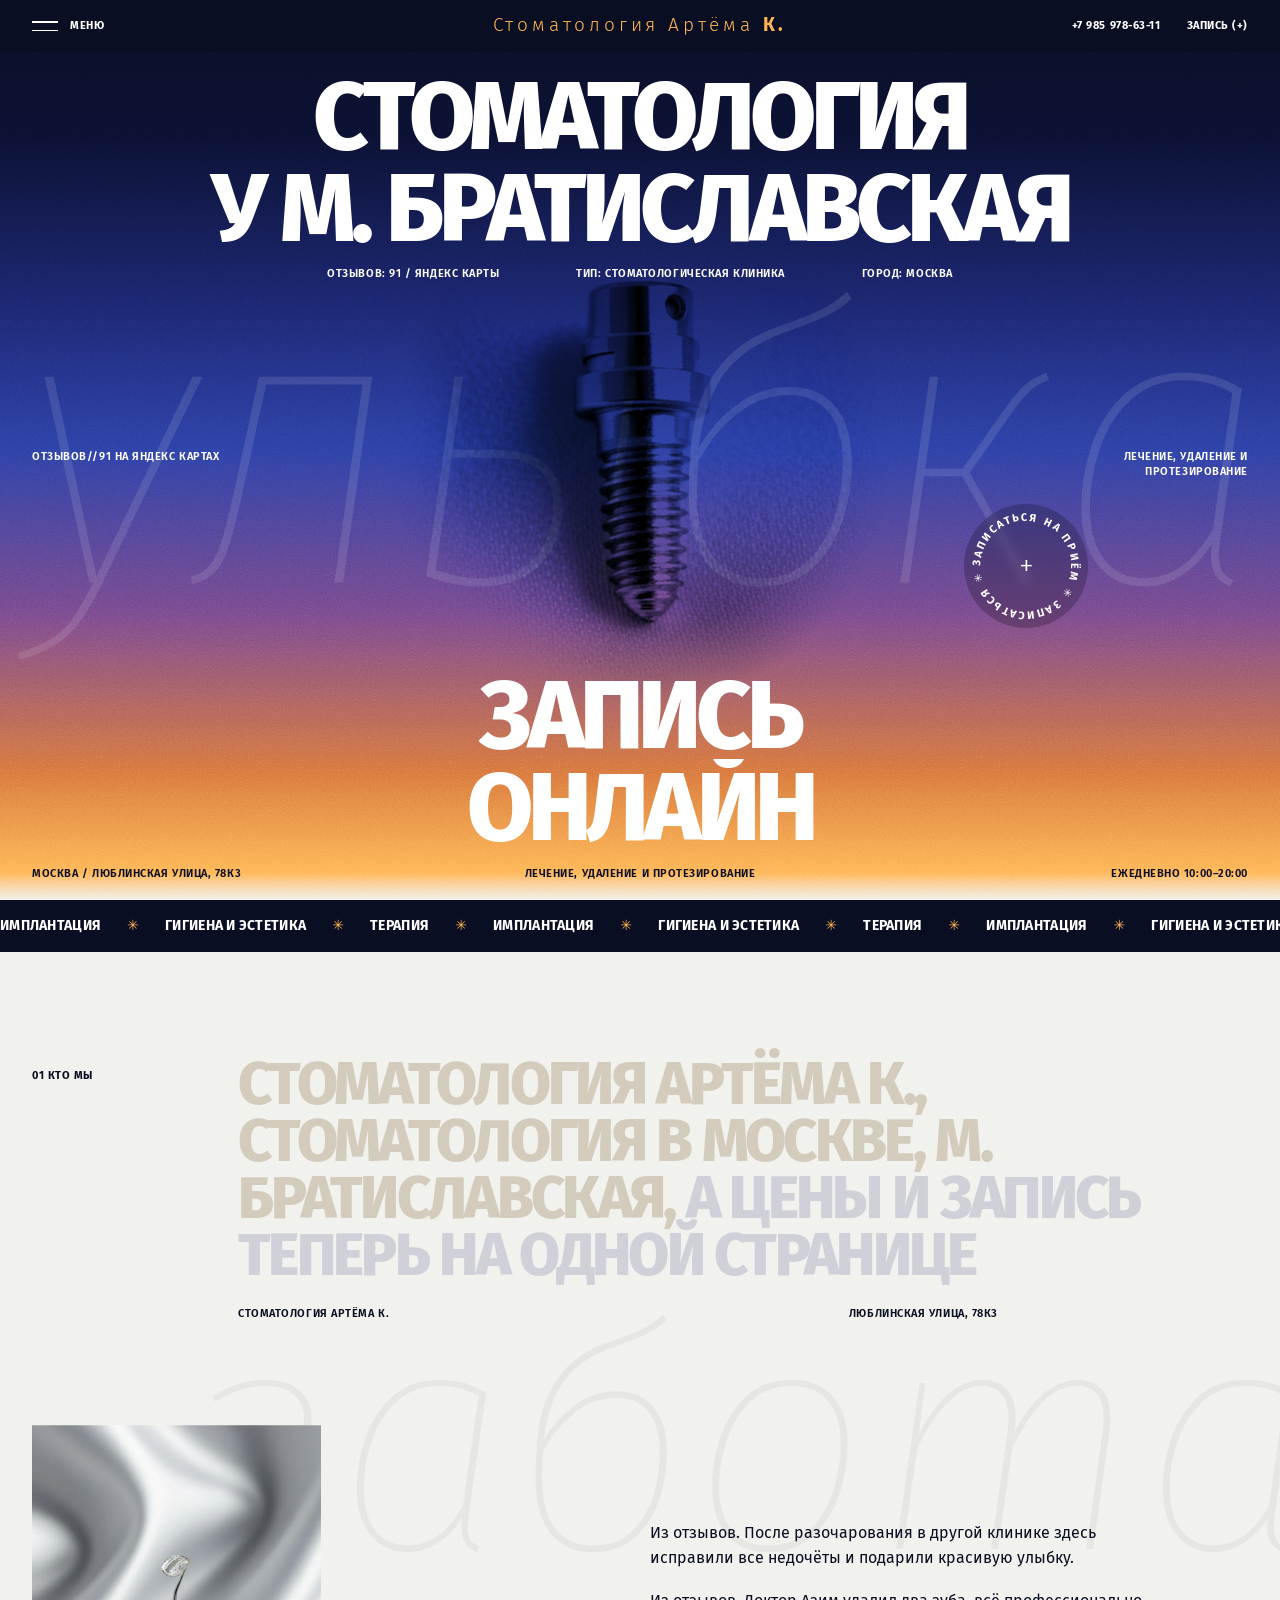
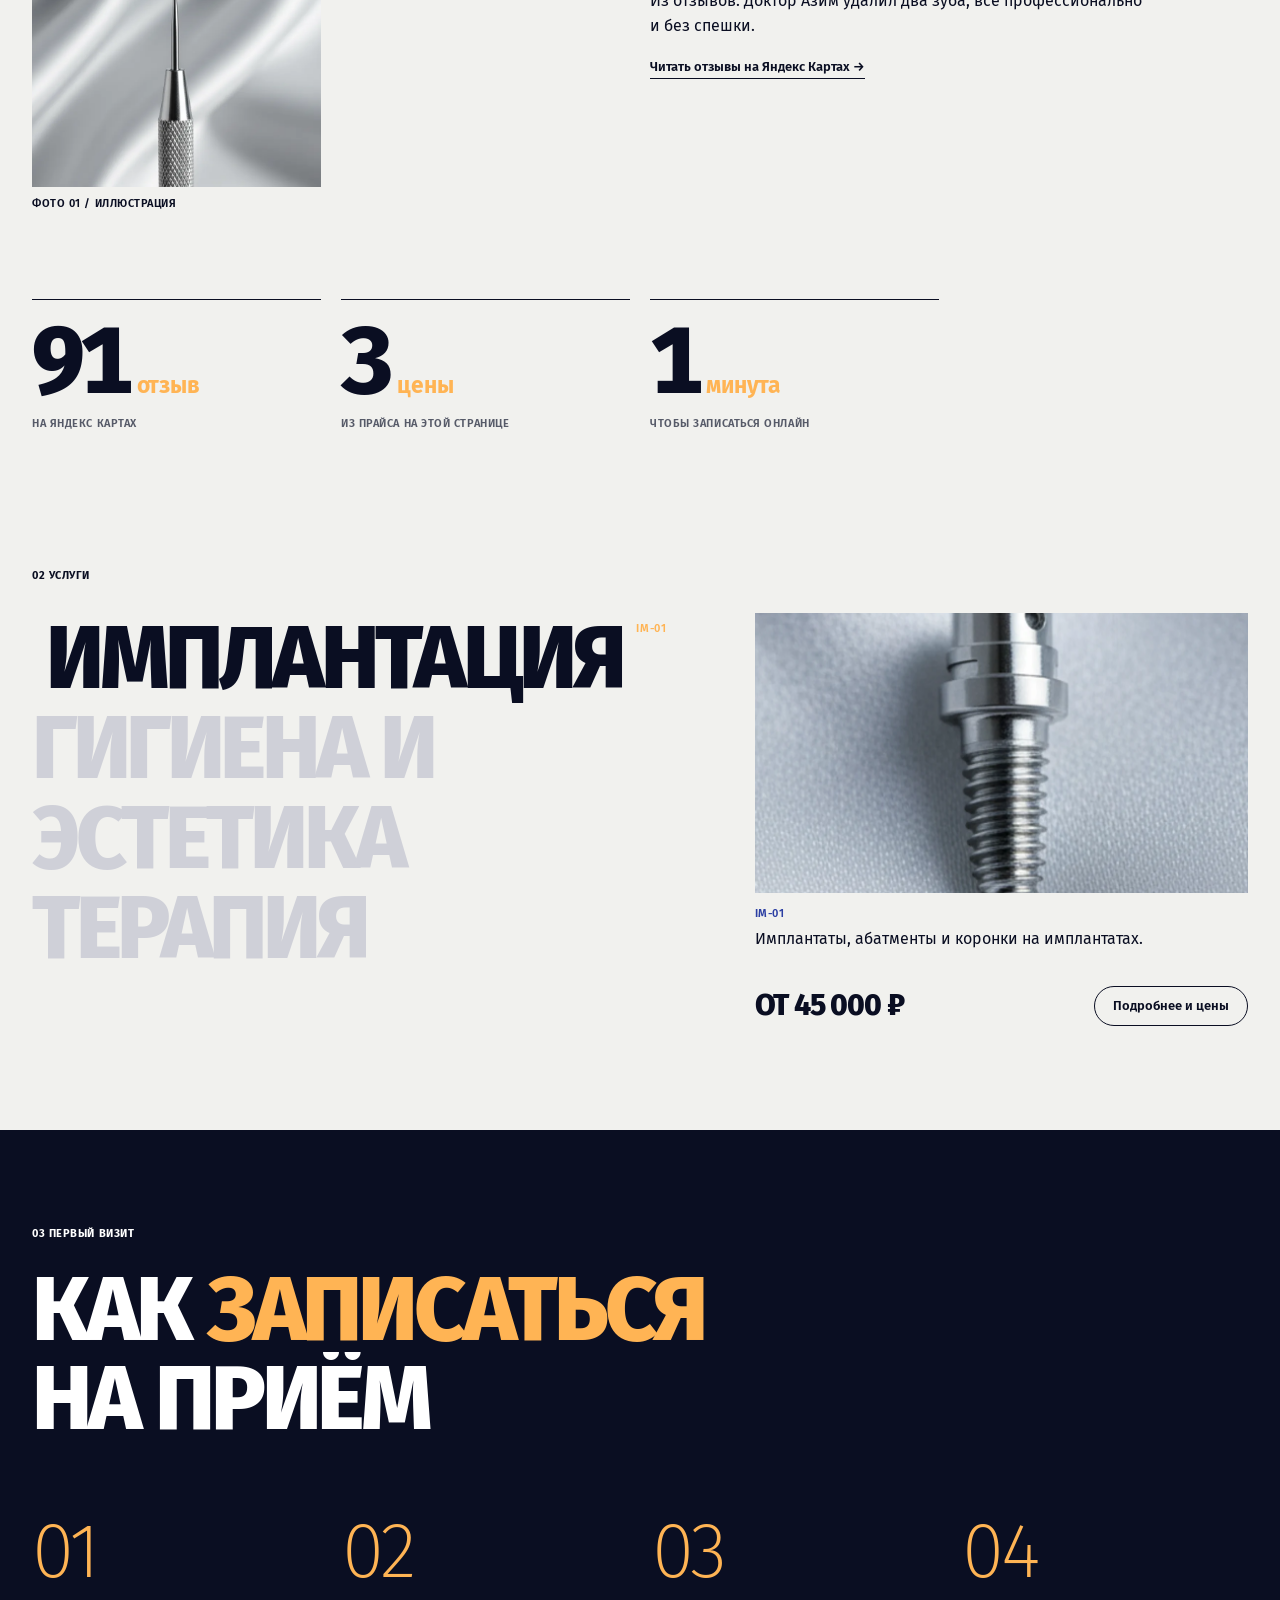
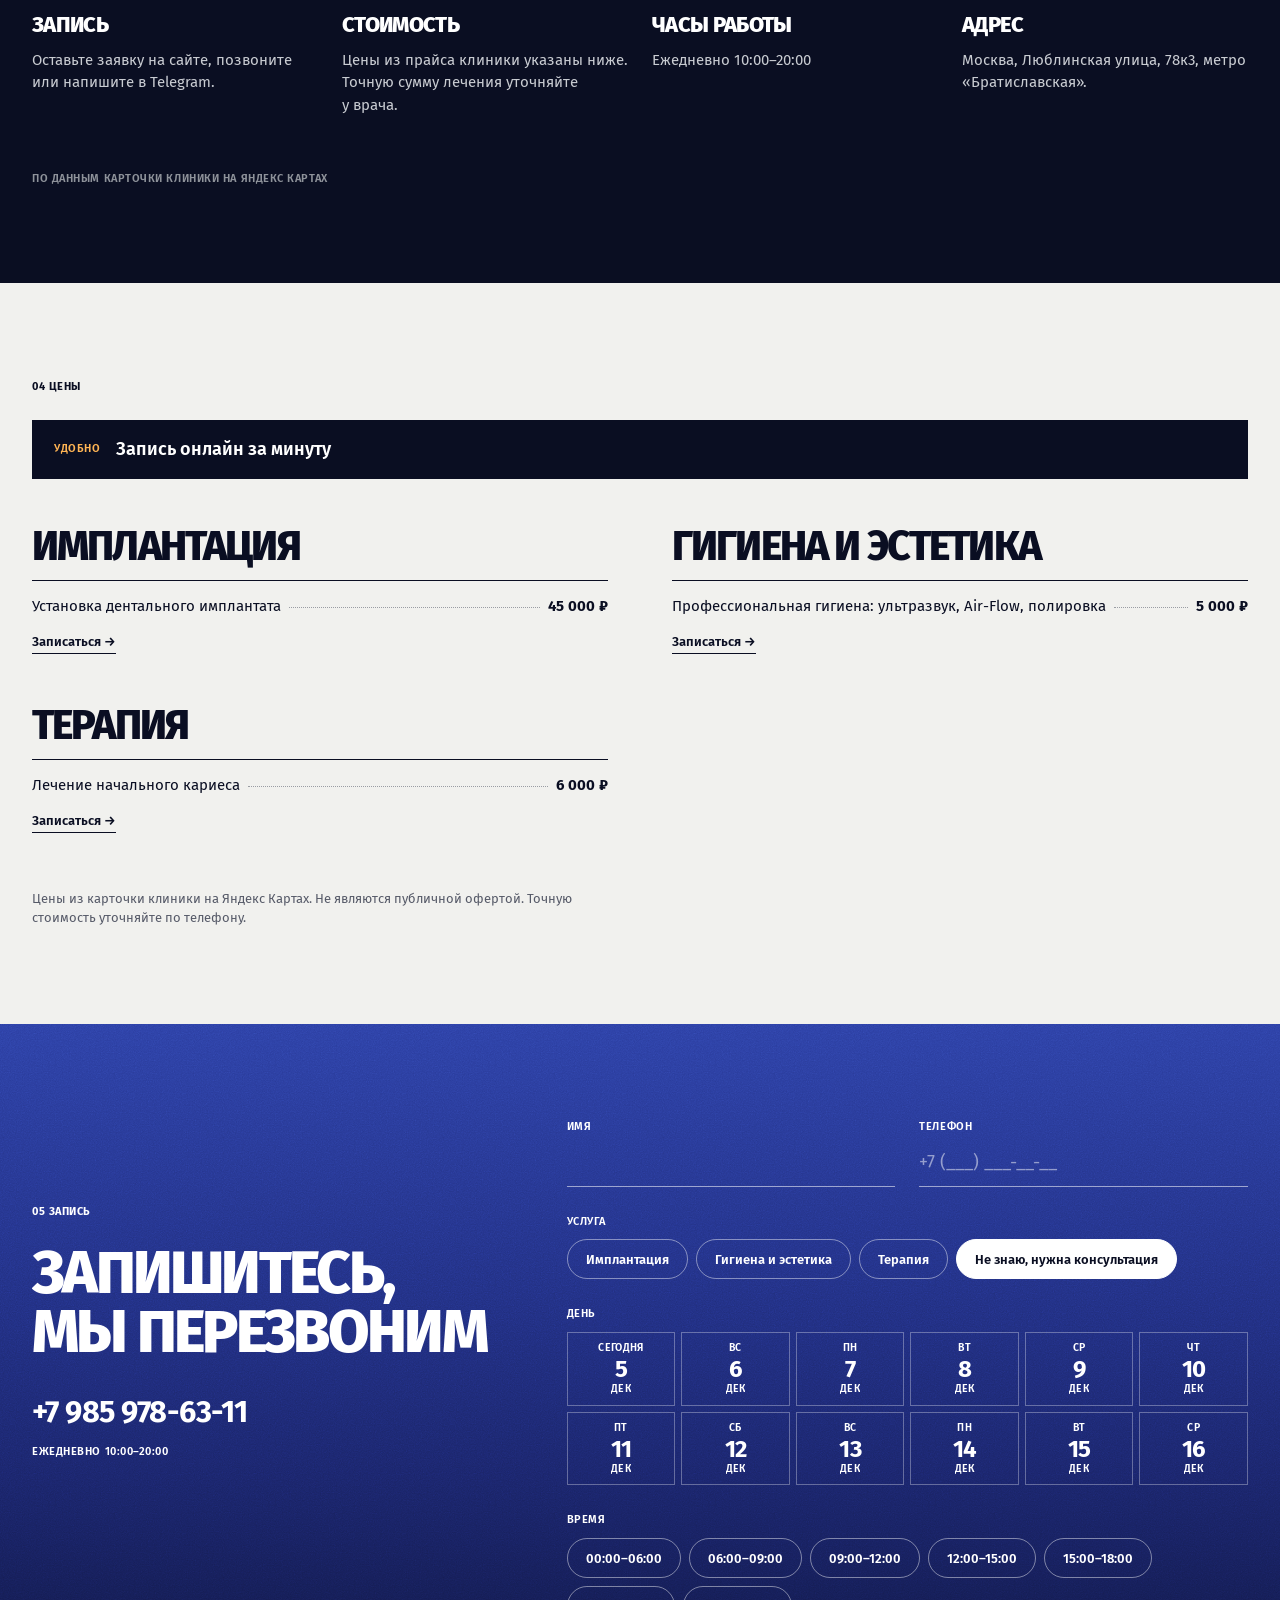
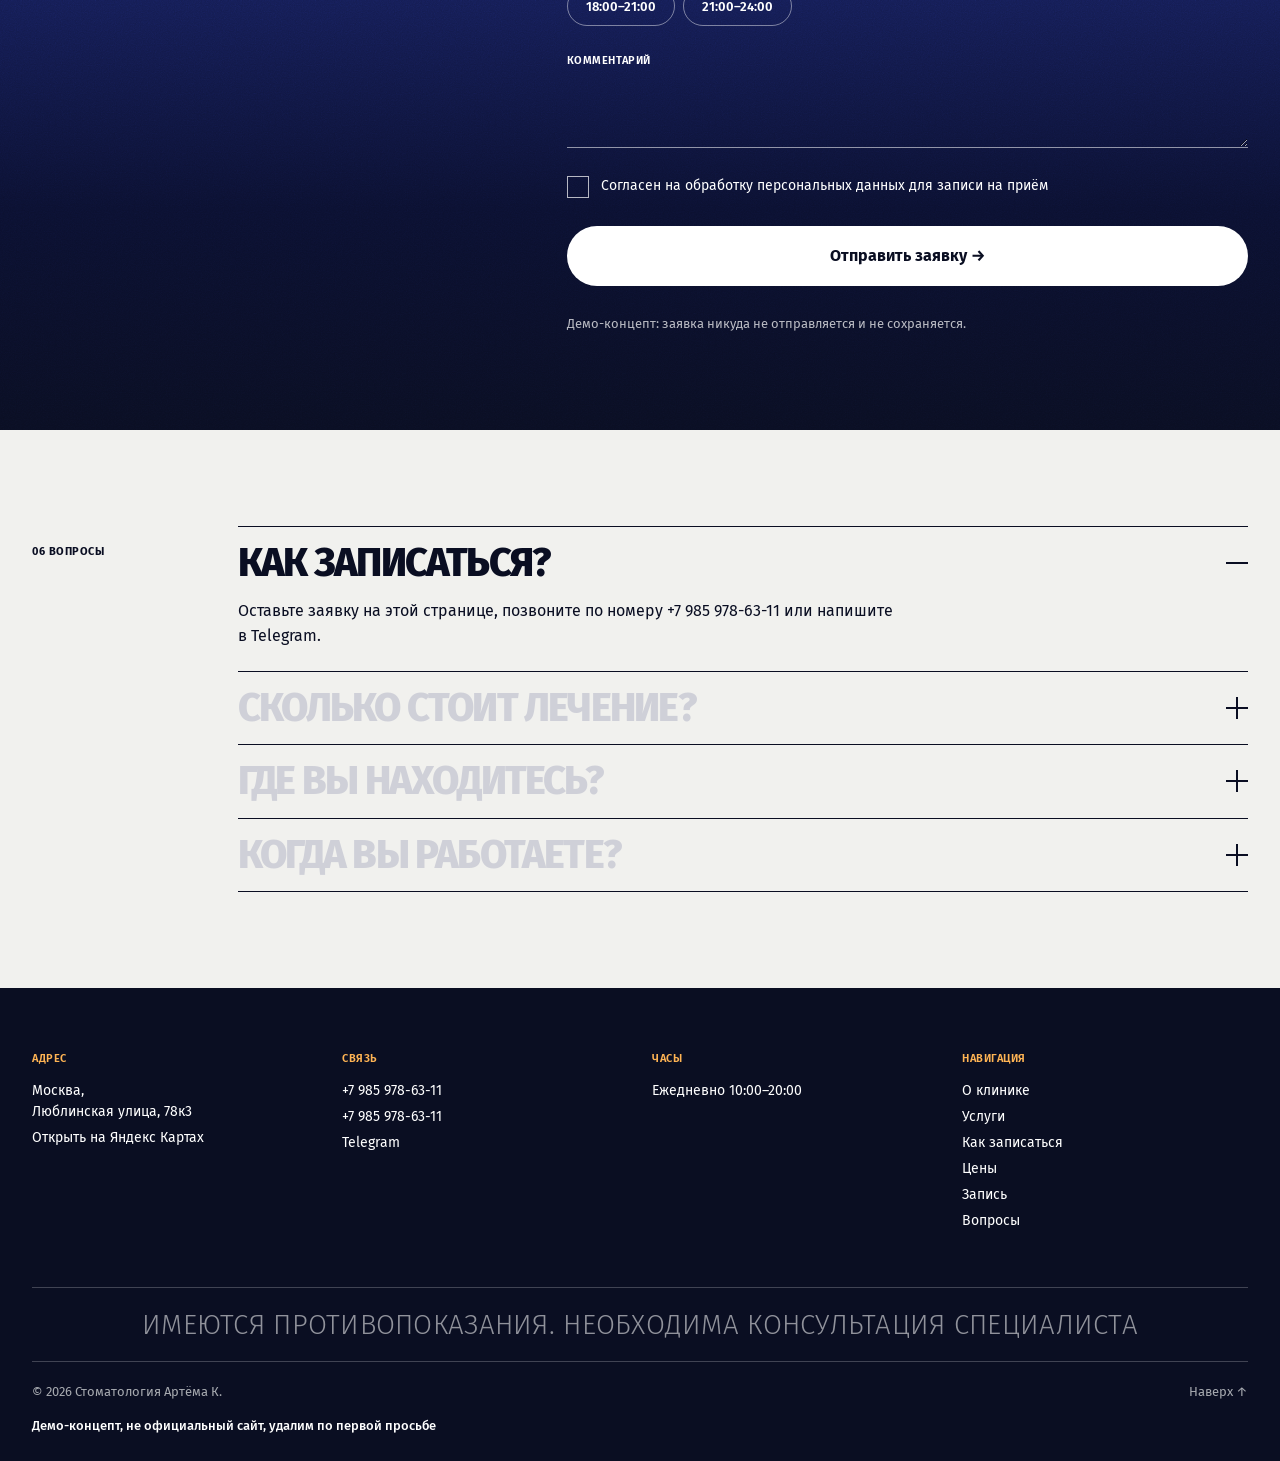
==== commit 7e0a66e4: "clinic name in logo and title" ====
--- a/artem-k/index.html
+++ b/artem-k/index.html
@@ -4,15 +4,15 @@
     <meta charset="UTF-8" />
     <meta name="viewport" content="width=device-width, initial-scale=1" />
     <meta name="robots" content="noindex, nofollow" />
-    <title>Дентис, круглосуточная стоматология в Казани. Демо-концепт</title>
-    <meta name="description" content="Демо-концепт сайта стоматологической клиники Дентис, Казань. Не официальный сайт." />
+    <title>Стоматология Артёма К., стоматология в Москве. Демо-концепт</title>
+    <meta name="description" content="Демо-концепт сайта Стоматология Артёма К.. Не официальный сайт." />
     <meta name="theme-color" content="#0b1030" />
     <link rel="icon" type="image/png" href="./favicon.png" />
     <link rel="preconnect" href="https://fonts.googleapis.com" />
     <link rel="preconnect" href="https://fonts.gstatic.com" crossorigin />
     <!-- Loaded without blocking: on Russian networks Google Fonts can stall, and the page must still render. -->
     <link rel="stylesheet" media="print" onload="this.media='all'" href="https://fonts.googleapis.com/css2?family=Fira+Sans:ital,wght@0,100;0,200;0,300;0,400;0,500;0,600;0,700;0,800;0,900;1,100;1,200;1,300;1,400;1,500;1,600;1,700;1,800;1,900&display=swap" />
-    <script type="module" crossorigin src="./assets/index-D8bWeBon.js"></script>
+    <script type="module" crossorigin src="./assets/index-QiNF6uCF.js"></script>
     <link rel="stylesheet" crossorigin href="./assets/index-Bmknc9Sq.css">
   </head>
   <body>
